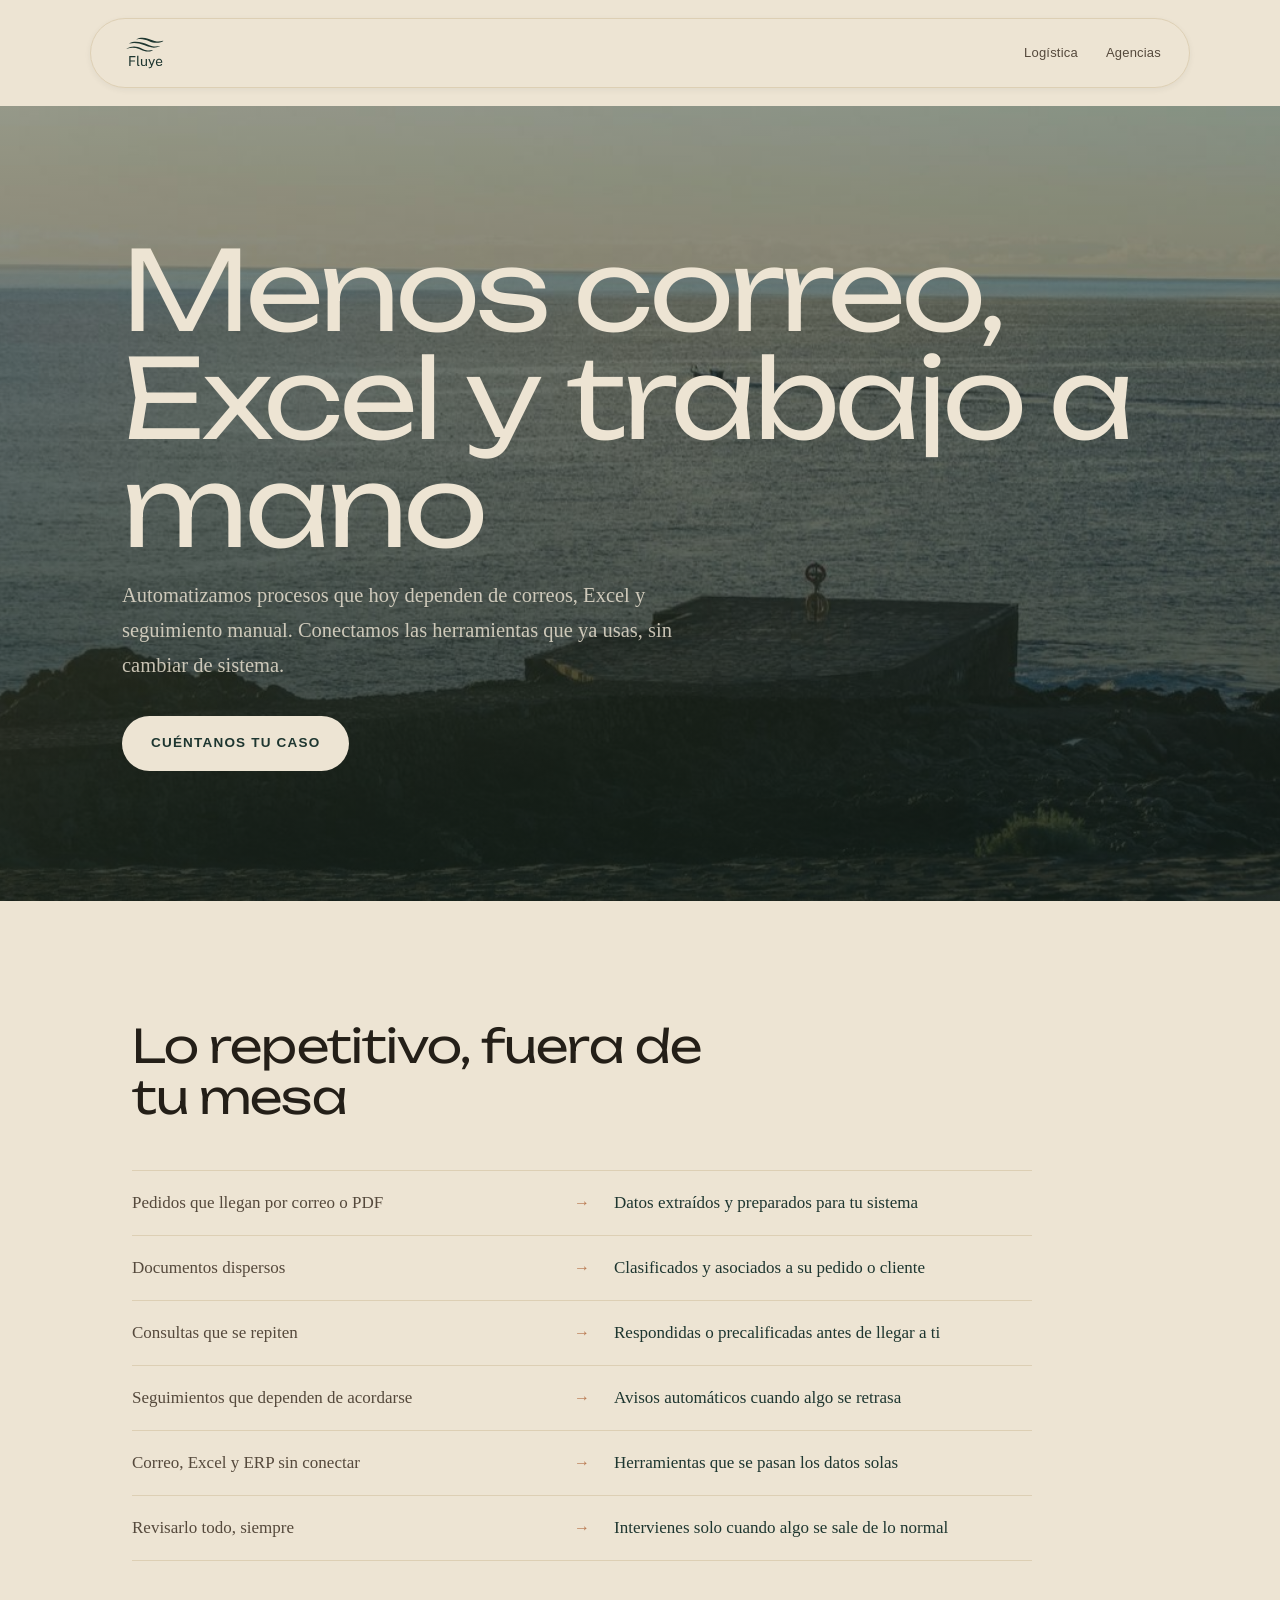
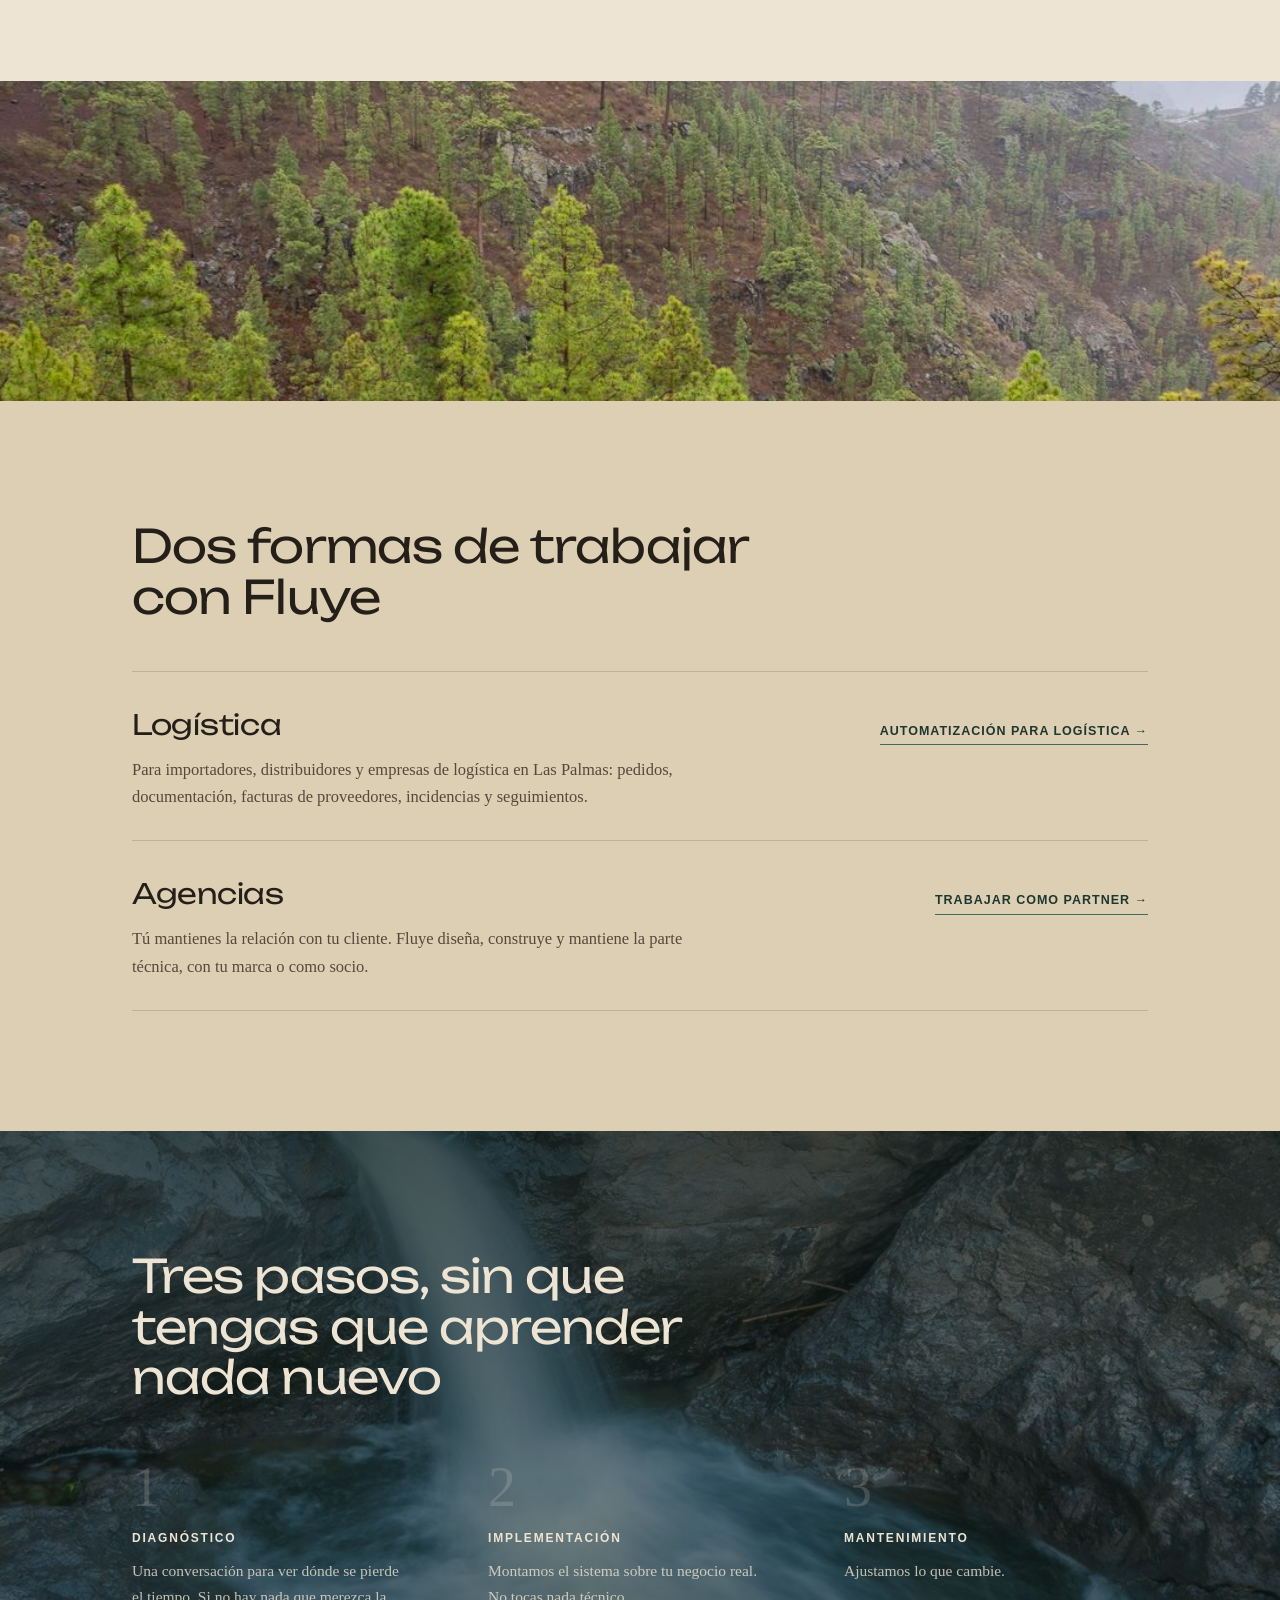
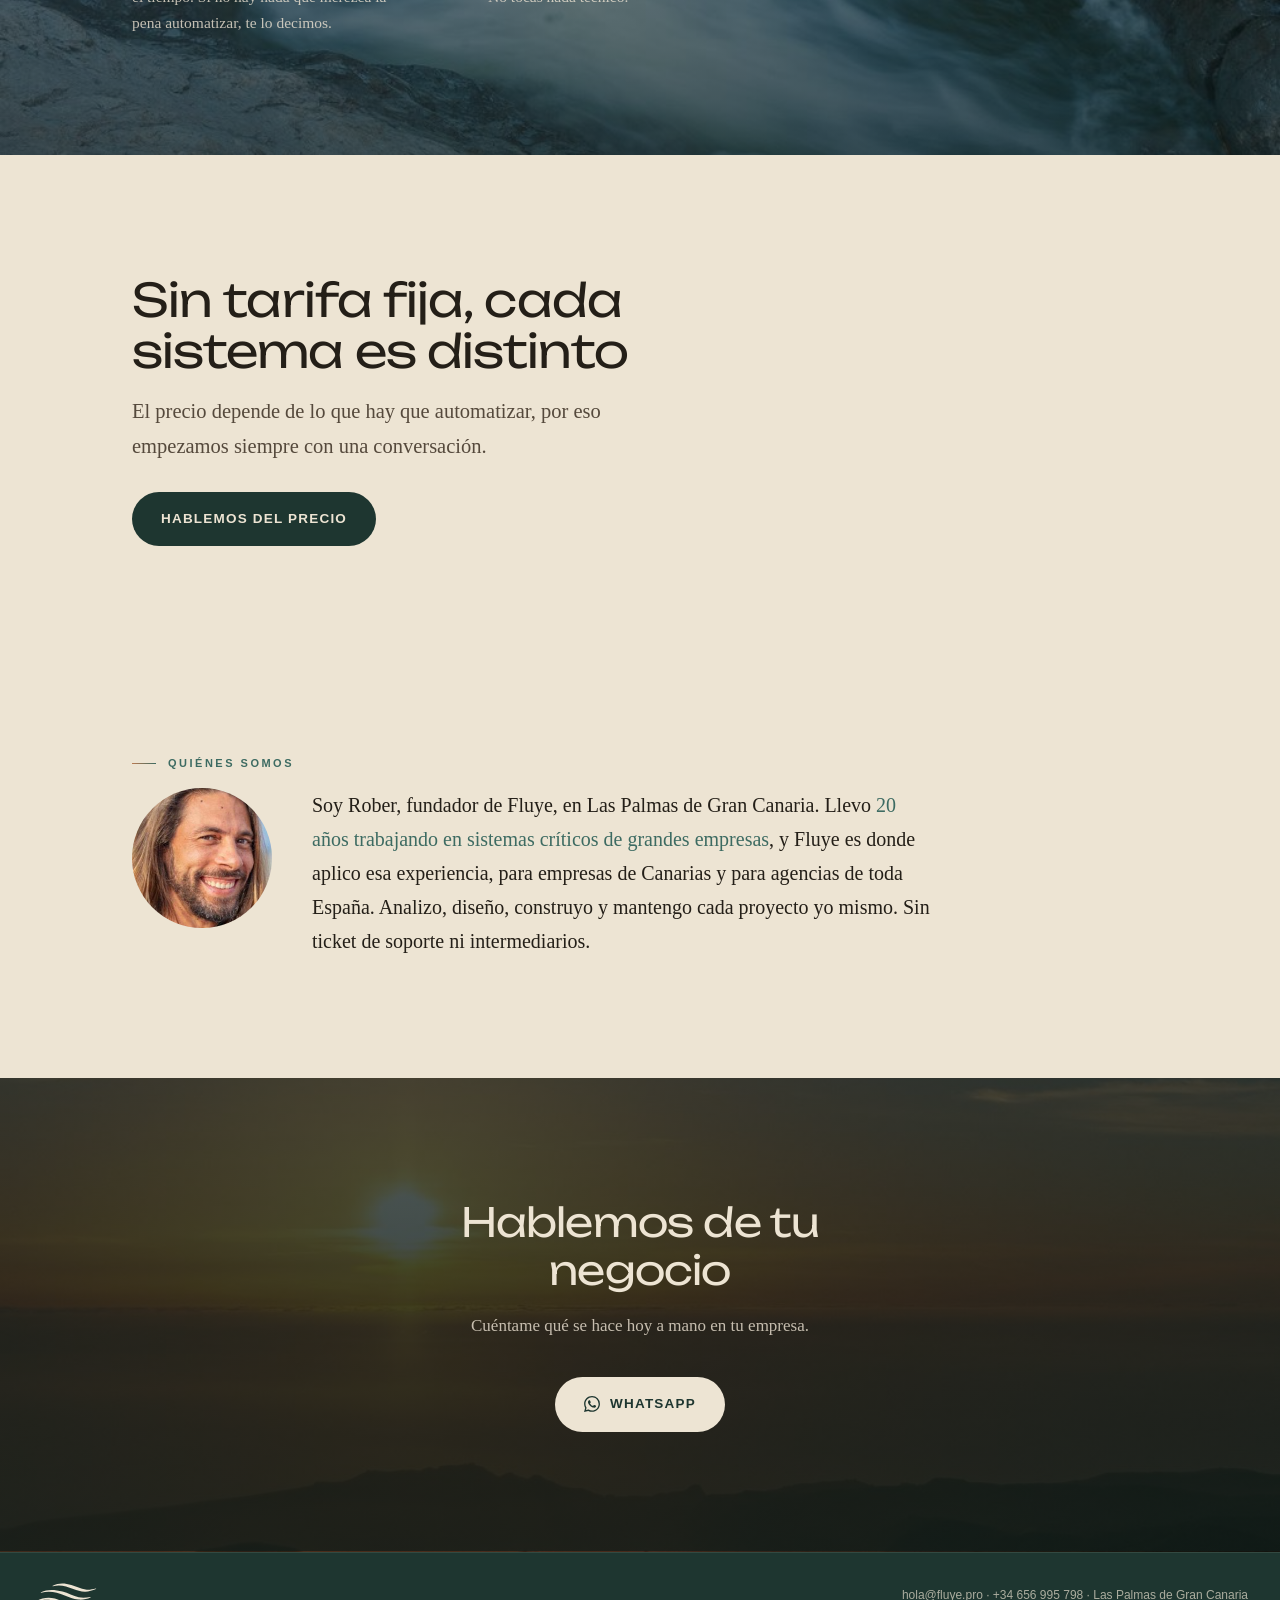
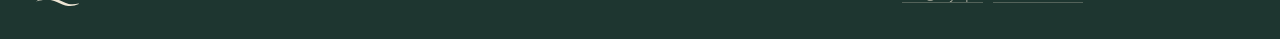
==== index.html @ f7f22556 "Portada: quién soy igual que en agencias; /turismo/ con noindex Co-Authored-By: Claude Opus 5.5 <nor" ====
<!DOCTYPE html>
<html lang="es">
<head>
<meta charset="UTF-8">
<meta name="viewport" content="width=device-width, initial-scale=1.0">
<title>Fluye · Automatización de procesos en Las Palmas de Gran Canaria</title>
<meta name="description" content="Fluye automatiza procesos que hoy dependen de correos, Excel y seguimiento manual: pedidos, documentos, consultas y seguimientos. Sin cambiar de sistema. Las Palmas de Gran Canaria.">
<link rel="canonical" href="https://fluye.pro/">
<meta property="og:type" content="website">
<meta property="og:locale" content="es_ES">
<meta property="og:site_name" content="Fluye">
<meta property="og:title" content="Fluye · Automatización de procesos en Las Palmas de Gran Canaria">
<meta property="og:description" content="Fluye automatiza procesos que hoy dependen de correos, Excel y seguimiento manual: pedidos, documentos, consultas y seguimientos. Sin cambiar de sistema. Las Palmas de Gran Canaria.">
<meta property="og:url" content="https://fluye.pro/">
<meta property="og:image" content="https://fluye.pro/assets/fluye_og_1200x630.jpg">
<meta name="twitter:card" content="summary_large_image">
<meta name="twitter:title" content="Fluye · Automatización de procesos en Las Palmas de Gran Canaria">
<meta name="twitter:description" content="Fluye automatiza procesos que hoy dependen de correos, Excel y seguimiento manual: pedidos, documentos, consultas y seguimientos. Sin cambiar de sistema. Las Palmas de Gran Canaria.">
<meta name="twitter:image" content="https://fluye.pro/assets/fluye_og_1200x630.jpg">
<script type="application/ld+json">
{
  "@context": "https://schema.org",
  "@graph": [
    {
      "@type": "ProfessionalService",
      "@id": "https://fluye.pro/#fluye",
      "name": "Fluye",
      "url": "https://fluye.pro/",
      "email": "hola@fluye.pro",
      "telephone": "+34656995798",
      "address": {
        "@type": "PostalAddress",
        "addressLocality": "Las Palmas de Gran Canaria",
        "addressRegion": "Las Palmas",
        "addressCountry": "ES"
      },
      "areaServed": [
        { "@type": "City", "name": "Las Palmas de Gran Canaria" },
        { "@type": "Country", "name": "España" }
      ],
      "founder": {
        "@type": "Person",
        "name": "Rober",
        "jobTitle": "Fundador"
      },
      "description": "Fluye automatiza procesos que dependen de correos, Excel y seguimiento manual: pedidos, documentos, consultas y seguimientos. Se dirige a empresas de logística, importadores y distribuidores en Las Palmas de Gran Canaria y a agencias digitales de toda España, como socio técnico."
    },
    {
      "@type": "WebPage",
      "@id": "https://fluye.pro/#pagina",
      "url": "https://fluye.pro/",
      "name": "Fluye · Automatización de procesos en Las Palmas de Gran Canaria",
      "description": "Fluye automatiza procesos que hoy dependen de correos, Excel y seguimiento manual: pedidos, documentos, consultas y seguimientos. Sin cambiar de sistema. Las Palmas de Gran Canaria.",
      "isPartOf": {
        "@id": "https://fluye.pro/#fluye"
      },
      "inLanguage": "es"
    }
  ]
}
</script>
<link rel="icon" type="image/svg+xml" href="[data-uri]">
<link rel="preload" href="/assets/fonts/unbounded_latin.woff2" as="font" type="font/woff2" crossorigin>
<link rel="stylesheet" href="/assets/fluye.css">
</head>
<body>

<noscript><style>.reveal { opacity: 1; transform: none; } h2.titular .palabra, .hero h1 .palabra { opacity: 1; transform: none; }</style></noscript>

<a href="#contenido" class="skip-link">Saltar al contenido</a>

<!-- ── NAV ── -->
<nav aria-label="Principal">
  <div class="nav-pill">
    <a class="nav-logo" href="/" aria-label="Fluye, inicio">
      <svg viewBox="0 0 203 189" role="img" aria-label="Fluye">
        <g fill="currentColor">
          <path d="M44.56514,141.70276v-36.04199h22.45752l-.0249,4.03809h-17.69678v11.91406h15.90234v3.98828h-15.90234v16.10156h-4.73584Z"/>
          <path d="M79.73409,142.02697c-1.39551,0-2.52148-.19141-3.37695-.57324-.85645-.38184-1.5127-.89746-1.96924-1.5459-.45752-.64746-.76904-1.3916-.93457-2.23047-.1665-.83887-.24951-1.70703-.24951-2.60449v-30.40918h4.56152v29.95996c0,1.29688.25293,2.26855.76025,2.91699.50635.64746,1.2168,1.00488,2.13086,1.07129l1.396.02539v2.99023c-.38281.11621-.78125.21191-1.19678.28711s-.78906.1123-1.12158.1123Z"/>
          <path d="M96.98262,142.2008c-1.34619-.0166-2.61328-.21094-3.80127-.58496s-2.23926-.92676-3.15283-1.6582c-.91406-.73047-1.63281-1.64062-2.15625-2.72852-.52344-1.08887-.78516-2.35547-.78516-3.80176v-17.49707h4.61133v17.02344c0,1.67871.51904,3.04102,1.55762,4.08789s2.60498,1.57031,4.69873,1.57031c1.89404,0,3.41846-.49414,4.57373-1.4834,1.1543-.98828,1.73242-2.46289,1.73242-4.42383v-16.77441h4.58594v25.77246h-3.66406l-.47363-4.93555c-.31543,1.29688-.85156,2.34375-1.60742,3.14062-.75635.79785-1.66211,1.38379-2.7168,1.75781-1.05566.37402-2.18945.55176-3.40234.53516Z"/>
          <path d="M119.01583,149.92834c-1.5127,0-2.83301-.2168-3.96289-.64844v-2.99121l2.6416.0498c.94727.0332,1.73633-.0332,2.36816-.19922.63086-.16602,1.1377-.39062,1.52051-.67285.38184-.2832.67676-.59863.88477-.94727s.37793-.68164.51074-.99707l.89746-2.44238-10.06934-25.14941h4.66016l7.60254,19.88965,7.55273-19.88965h4.51074l-10.8418,27.7168c-.68164,1.62793-1.43359,2.89941-2.25586,3.81348-.82227.91309-1.73633,1.55371-2.74219,1.91895-1.00488.36523-2.09766.54883-3.27734.54883Z"/>
          <path d="M153.51192,142.2008c-2.39258,0-4.50391-.52344-6.33105-1.57031-1.82812-1.0459-3.25684-2.5498-4.28711-4.51074s-1.5459-4.3125-1.5459-7.05371c0-2.70898.46582-5.08496,1.39648-7.12891.92969-2.04395,2.28027-3.63867,4.0498-4.78516,1.76953-1.14746,3.90137-1.7207,6.39355-1.7207,2.42578,0,4.47754.52344,6.15625,1.57031s2.9541,2.52246,3.82617,4.4248,1.30859,4.1582,1.30859,6.7666v1.69531h-18.46973c0,1.62891.27051,3.10352.81055,4.42383.53906,1.32129,1.3584,2.37207,2.45508,3.15332s2.4834,1.17188,4.16211,1.17188c1.64551,0,3.06152-.38281,4.25-1.14648,1.1875-.76465,1.94824-1.87012,2.28027-3.31543h4.33691c-.29883,1.74512-.99316,3.21484-2.08105,4.41211-1.08789,1.19629-2.39258,2.09766-3.91309,2.7041s-3.12012.90918-4.79785.90918ZM146.03438,126.77307h14.00781c0-1.47949-.24902-2.8125-.74805-4.00098-.49805-1.1875-1.25879-2.12695-2.28027-2.81641-1.02246-.68945-2.30566-1.03418-3.85156-1.03418-1.61133,0-2.94922.38574-4.0127,1.1582-1.06348.77344-1.85254,1.76172-2.36816,2.9668-.51465,1.20508-.76367,2.44629-.74707,3.72656Z"/>
        </g>
        <g fill="currentColor">
          <path d="M35.77618,78.96692c15.30048-4.44653,29.79765-4.904,44.59571,1.39702,8.20226,3.40305,16.47227,7.95931,25.64886,8.89701,7.79786.89081,16.25961-.95713,23.23948-4.24321.60704-.28579.30121-1.20825-.35639-1.07513-7.12919,1.44317-15.08687,2.20258-22.1456.64002-10.25359-2.05249-20.0007-9.15128-30.71795-12.03399-14.15573-3.75829-27.98434-1.83209-40.64226,5.39332,0,0-.59244.31766-.401.75522.21359.48821.77916.26974.77916.26974Z"/>
          <path d="M45.52242,59.90968c18.04774-4.83083,35.12309-1.23721,52.50806,5.86421,9.63674,3.83681,19.34563,7.9548,30.14607,9.06051,9.17711,1.04398,19.15415-.94892,27.39561-4.54936.71675-.31313.36271-1.33972-.41259-1.19649-8.4051,1.55272-17.78134,2.34029-26.08359.55547-12.06137-2.35131-23.49293-9.30329-36.09483-12.57986-16.64538-4.27307-32.94312-6.23089-47.89727,1.70458,0,0-.69977.34863-.47723.83591.2483.54368.91578.30502.91578.30502Z"/>
          <path d="M71.66885,45.30294c15.71814-4.44653,30.25268-.08771,45.45468,6.2133,8.42616,3.40305,17.22349,5.88168,26.63524,5.74116,8.05919-.12032,16.77557-2.61758,23.94597-5.90366.62361-.28579.30944-1.20825-.36612-1.07513-7.3238,1.44317-15.57082,3.86303-22.82223,2.30046-10.53348-2.05249-20.67992-6.63661-31.74858-10.07317-13.80895-4.28736-28.48398-5.45334-41.48743,1.77206,0,0-.60861.31766-.41195.75522.21942.48821.80042.26974.80042.26974Z"/>
        </g>
      </svg>
    </a>
    <div class="nav-links">
      <a href="/logistica/">Logística</a>
      <a href="/agencias/">Agencias</a>
    </div>
  </div>
</nav>

<!-- ── HERO ── -->
<header class="hero ">
  <div class="wrap hero-grid">
    <h1>Menos correo, Excel y trabajo a mano</h1>
    <p class="lead on-dark">Automatizamos procesos que hoy dependen de correos, Excel y seguimiento manual. Conectamos las herramientas que ya usas, sin cambiar de sistema.</p>
    <div class="hero-botones">
      <a href="#contacto" class="btn btn-sobre-oscuro">Cuéntanos tu caso</a>
    </div>
  </div>
</header>

<main id="contenido">

<!-- ── QUÉ AUTOMATIZAMOS ── -->
<section class="seccion seccion-clara" id="que-automatizamos">
  <div class="wrap reveal">
    <h2 class="titular">Lo repetitivo, fuera de tu mesa</h2>
    <div class="antes-despues">
      <div class="ad-fila"><span class="ad-antes">Pedidos que llegan por correo o PDF</span><span class="ad-flecha" aria-hidden="true">&rarr;</span><span class="ad-despues">Datos extraídos y preparados para tu sistema</span></div>
      <div class="ad-fila"><span class="ad-antes">Documentos dispersos</span><span class="ad-flecha" aria-hidden="true">&rarr;</span><span class="ad-despues">Clasificados y asociados a su pedido o cliente</span></div>
      <div class="ad-fila"><span class="ad-antes">Consultas que se repiten</span><span class="ad-flecha" aria-hidden="true">&rarr;</span><span class="ad-despues">Respondidas o precalificadas antes de llegar a ti</span></div>
      <div class="ad-fila"><span class="ad-antes">Seguimientos que dependen de acordarse</span><span class="ad-flecha" aria-hidden="true">&rarr;</span><span class="ad-despues">Avisos automáticos cuando algo se retrasa</span></div>
      <div class="ad-fila"><span class="ad-antes">Correo, Excel y ERP sin conectar</span><span class="ad-flecha" aria-hidden="true">&rarr;</span><span class="ad-despues">Herramientas que se pasan los datos solas</span></div>
      <div class="ad-fila"><span class="ad-antes">Revisarlo todo, siempre</span><span class="ad-flecha" aria-hidden="true">&rarr;</span><span class="ad-despues">Intervienes solo cuando algo se sale de lo normal</span></div>
    </div>
  </div>
</section>

<!-- ── FRANJA FOTOGRÁFICA ── -->
<div class="franja-foto" role="presentation"></div>

<!-- ── DOS CAMINOS ── -->
<section class="seccion seccion-elevada" id="caminos">
  <div class="wrap reveal">
    <h2 class="titular">Dos formas de trabajar con Fluye</h2>
    <div class="caminos">
      <div class="camino">
        <div>
          <h3>Logística</h3>
          <p>Para importadores, distribuidores y empresas de logística en Las Palmas: pedidos, documentación, facturas de proveedores, incidencias y seguimientos.</p>
        </div>
        <a class="camino-enlace" href="/logistica/">Automatización para logística &rarr;</a>
      </div>
      <div class="camino">
        <div>
          <h3>Agencias</h3>
          <p>Tú mantienes la relación con tu cliente. Fluye diseña, construye y mantiene la parte técnica, con tu marca o como socio.</p>
        </div>
        <a class="camino-enlace" href="/agencias/">Trabajar como partner &rarr;</a>
      </div>
    </div>
  </div>
</section>

<!-- ── CÓMO TRABAJAMOS ── -->
<section class="seccion seccion-oscura fondo-cascada" id="como-trabajamos">
  <div class="wrap reveal">
    <h2 class="titular on-dark">Tres pasos, sin que tengas que aprender nada nuevo</h2>
    <div class="pasos-grid">
      <div class="paso">
        <div class="paso-numero">1</div>
        <h3>Diagnóstico</h3>
        <p>Una conversación para ver dónde se pierde el tiempo. Si no hay nada que merezca la pena automatizar, te lo decimos.</p>
      </div>
      <div class="paso">
        <div class="paso-numero">2</div>
        <h3>Implementación</h3>
        <p>Montamos el sistema sobre tu negocio real. No tocas nada técnico.</p>
      </div>
      <div class="paso">
        <div class="paso-numero">3</div>
        <h3>Mantenimiento</h3>
        <p>Ajustamos lo que cambie.</p>
      </div>
    </div>
  </div>
</section>

<!-- ── PRECIOS ── -->
<section class="seccion-cerrada seccion-clara" id="precios">
  <div class="wrap reveal">
    <h2 class="titular">Sin tarifa fija, cada sistema es distinto</h2>
    <p class="lead">El precio depende de lo que hay que automatizar, por eso empezamos siempre con una conversación.</p>
    <div class="hero-botones" style="margin-top: 28px;">
      <a href="https://wa.me/34656995798?text=Hola%2C%20quiero%20saber%20el%20precio" class="btn btn-primario">Hablemos del precio</a>
    </div>
  </div>
</section>

<!-- ── QUIÉNES SOMOS ── -->
<section class="seccion seccion-clara">
  <div class="wrap reveal">
    <h2 class="eyebrow">Quiénes somos</h2>
    <div class="quienes-grid">
      <img class="quienes-foto" src="/assets/rober_fundador.jpg" alt="Rober, fundador de Fluye" width="140" height="140" loading="lazy">
      <div>
        <p class="quienes-texto">Soy Rober, fundador de Fluye, en Las Palmas de Gran Canaria. Llevo <strong>20 años trabajando en sistemas críticos de grandes empresas</strong>, y Fluye es donde aplico esa experiencia, para empresas de Canarias y para agencias de toda España. Analizo, diseño, construyo y mantengo cada proyecto yo mismo. Sin ticket de soporte ni intermediarios.</p>
      </div>
    </div>
  </div>
</section>

<!-- ── CTA FINAL ── -->
<section class="seccion seccion-oscura cta-final" id="contacto">
  <div class="wrap cta-final-inner reveal">
    <h2>Hablemos de tu negocio</h2>
    <p>Cuéntame qué se hace hoy a mano en tu empresa.</p>
    <div class="cta-botones">
      <a href="https://wa.me/34656995798?text=Hola%2C%20me%20interesa%20saber%20m%C3%A1s%20sobre%20Fluye" class="btn btn-sobre-oscuro">
        <svg width="16" height="16" viewBox="0 0 24 24" fill="currentColor"><path d="M17.472 14.382c-.297-.149-1.758-.867-2.03-.967-.273-.099-.471-.148-.67.15-.197.297-.767.966-.94 1.164-.173.199-.347.223-.644.075-.297-.15-1.255-.463-2.39-1.475-.883-.788-1.48-1.761-1.653-2.059-.173-.297-.018-.458.13-.606.134-.133.298-.347.446-.52.149-.174.198-.298.298-.497.099-.198.05-.371-.025-.52-.075-.149-.669-1.612-.916-2.207-.242-.579-.487-.5-.669-.51-.173-.008-.371-.01-.57-.01-.198 0-.52.074-.792.372-.272.297-1.04 1.016-1.04 2.479 0 1.462 1.065 2.875 1.213 3.074.149.198 2.096 3.2 5.077 4.487.709.306 1.262.489 1.694.625.712.227 1.36.195 1.871.118.571-.085 1.758-.719 2.006-1.413.248-.694.248-1.289.173-1.413-.074-.124-.272-.198-.57-.347m-5.421 7.403h-.004a9.87 9.87 0 01-5.031-1.378l-.361-.214-3.741.982.998-3.648-.235-.374a9.86 9.86 0 01-1.51-5.26c.001-5.45 4.436-9.884 9.888-9.884 2.64 0 5.122 1.03 6.988 2.898a9.825 9.825 0 012.893 6.994c-.003 5.45-4.437 9.884-9.885 9.884m8.413-18.297A11.815 11.815 0 0012.05 0C5.495 0 .16 5.335.157 11.892c0 2.096.547 4.142 1.588 5.945L.057 24l6.305-1.654a11.882 11.882 0 005.683 1.448h.005c6.554 0 11.89-5.335 11.893-11.893a11.821 11.821 0 00-3.48-8.413Z"/></svg>
        WhatsApp
      </a>
    </div>
  </div>
</section>

</main>

<!-- ── FOOTER ── -->
<footer>
  <div class="footer-marca">
    <div class="footer-logo">
      <svg viewBox="25 38 150 58" role="img" aria-label="Fluye">
        <g fill="currentColor">
          <path d="M35.77618,78.96692c15.30048-4.44653,29.79765-4.904,44.59571,1.39702,8.20226,3.40305,16.47227,7.95931,25.64886,8.89701,7.79786.89081,16.25961-.95713,23.23948-4.24321.60704-.28579.30121-1.20825-.35639-1.07513-7.12919,1.44317-15.08687,2.20258-22.1456.64002-10.25359-2.05249-20.0007-9.15128-30.71795-12.03399-14.15573-3.75829-27.98434-1.83209-40.64226,5.39332,0,0-.59244.31766-.401.75522.21359.48821.77916.26974.77916.26974Z"/>
          <path d="M45.52242,59.90968c18.04774-4.83083,35.12309-1.23721,52.50806,5.86421,9.63674,3.83681,19.34563,7.9548,30.14607,9.06051,9.17711,1.04398,19.15415-.94892,27.39561-4.54936.71675-.31313.36271-1.33972-.41259-1.19649-8.4051,1.55272-17.78134,2.34029-26.08359.55547-12.06137-2.35131-23.49293-9.30329-36.09483-12.57986-16.64538-4.27307-32.94312-6.23089-47.89727,1.70458,0,0-.69977.34863-.47723.83591.2483.54368.91578.30502.91578.30502Z"/>
          <path d="M71.66885,45.30294c15.71814-4.44653,30.25268-.08771,45.45468,6.2133,8.42616,3.40305,17.22349,5.88168,26.63524,5.74116,8.05919-.12032,16.77557-2.61758,23.94597-5.90366.62361-.28579.30944-1.20825-.36612-1.07513-7.3238,1.44317-15.57082,3.86303-22.82223,2.30046-10.53348-2.05249-20.67992-6.63661-31.74858-10.07317-13.80895-4.28736-28.48398-5.45334-41.48743,1.77206,0,0-.60861.31766-.41195.75522.21942.48821.80042.26974.80042.26974Z"/>
        </g>
      </svg>
    </div>
  </div>
  <div class="footer-texto">
    <div><a href="mailto:hola@fluye.pro">hola@fluye.pro</a> · <a href="https://wa.me/34656995798?text=Hola%2C%20me%20interesa%20saber%20m%C3%A1s%20sobre%20Fluye">+34 656 995 798</a> · Las Palmas de Gran Canaria</div>
  </div>
</footer>

<script src="/assets/fluye.js"></script>
</body>
</html>
---- assets/fluye.css ----
/* Unbounded servida desde el propio sitio (7 nov 2026): sin peticiones a
   Google Fonts. Fuente variable; licencia en assets/fonts/OFL.txt. */
@font-face {
  font-family: 'Unbounded';
  font-style: normal;
  font-weight: 300 350;
  font-display: swap;
  src: url(/assets/fonts/unbounded_latin.woff2) format('woff2');
  unicode-range: U+0000-00FF, U+0131, U+0152-0153, U+02BB-02BC, U+02C6, U+02DA, U+02DC, U+0304, U+0308, U+0329, U+2000-206F, U+20AC, U+2122, U+2191, U+2193, U+2212, U+2215, U+FEFF, U+FFFD;
}
@font-face {
  font-family: 'Unbounded';
  font-style: normal;
  font-weight: 300 350;
  font-display: swap;
  src: url(/assets/fonts/unbounded_latin_ext.woff2) format('woff2');
  unicode-range: U+0100-02BA, U+02BD-02C5, U+02C7-02CC, U+02CE-02D7, U+02DD-02FF, U+0304, U+0308, U+0329, U+1D00-1DBF, U+1E00-1E9F, U+1EF2-1EFF, U+2020, U+20A0-20AB, U+20AD-20C4, U+2113, U+2C60-2C7F, U+A720-A7FF;
}

* { margin: 0; padding: 0; box-sizing: border-box; }

:root {
  --verde: #3D6B62;
  --verde-oscuro: #1E3630;
  --verde-suave: #6B9186;
  --verde-tenue: #E6EDE8;
  --crema: #EDE4D3;
  --crema-oscuro: #DDCFB4;
  --blanco: #FFFFFF;
  --texto: #241F18;
  --texto-suave: #55493C;
  --sol: #B97A52;
  --sombra: 0 2px 6px rgba(30,54,48,0.06);
  --sombra-alta: 0 14px 32px rgba(30,54,48,0.14);
  --serif: 'Iowan Old Style', 'Palatino Linotype', Palatino, Georgia, 'Times New Roman', serif;
  --sans: -apple-system, 'Segoe UI', Roboto, 'Helvetica Neue', Arial, sans-serif;
  --display: 'Unbounded', var(--sans);
  --radio: 10px;
}

html { scroll-behavior: smooth; }

body {
  font-family: var(--serif);
  background: var(--crema);
  color: var(--texto);
  line-height: 1.65;
  -webkit-font-smoothing: antialiased;
}

img, svg { display: block; max-width: 100%; }
a { color: inherit; }

.visually-hidden {
  position: absolute;
  width: 1px; height: 1px;
  overflow: hidden;
  clip: rect(0 0 0 0);
  white-space: nowrap;
}

.skip-link {
  position: absolute;
  top: -48px;
  left: 12px;
  background: var(--verde-oscuro);
  color: var(--crema);
  font-family: var(--sans);
  font-size: 13px;
  padding: 10px 16px;
  border-radius: 8px;
  z-index: 999;
  transition: top 0.2s;
}
.skip-link:focus { top: 12px; }

:focus-visible {
  outline: 2px solid var(--verde-suave);
  outline-offset: 3px;
}

@media (prefers-reduced-motion: reduce) {
  html { scroll-behavior: auto; }
  * { animation-duration: 0.001ms !important; animation-iteration-count: 1 !important; transition-duration: 0.001ms !important; }
}

/* ── REVELADO AL SCROLL ── */
.reveal {
  opacity: 0;
  transform: translateY(18px);
  transition: opacity 0.5s cubic-bezier(0.22, 1, 0.36, 1), transform 0.5s cubic-bezier(0.22, 1, 0.36, 1);
}
.reveal.visible { opacity: 1; transform: translateY(0); }

/* ── UTIL ── */
.eyebrow {
  display: flex;
  align-items: center;
  gap: 12px;
  font-family: var(--sans);
  font-size: 11px;
  font-weight: 700;
  text-transform: uppercase;
  letter-spacing: 2.5px;
  color: var(--verde);
  margin-bottom: 16px;
}
.eyebrow::before {
  content: '';
  display: block;
  width: 24px;
  height: 1.5px;
  flex-shrink: 0;
  background: linear-gradient(90deg, var(--sol), var(--verde));
}
.eyebrow.on-dark { color: rgba(237,228,211,0.72); }
.eyebrow.on-dark::before { background: linear-gradient(90deg, var(--sol), var(--crema)); opacity: 0.85; }

.wrap {
  max-width: 1080px;
  margin: 0 auto;
  padding: 0 32px;
}

h1, h2, h3 { font-weight: normal; }

h2.titular {
  font-family: var(--display);
  font-weight: 350;
  font-size: clamp(30px, 4vw, 46px);
  line-height: 1.1;
  letter-spacing: -0.02em;
  color: var(--texto);
  max-width: 620px;
}
h2.titular.on-dark { color: var(--crema); }

/* ── ANIMACIÓN DE TEXTO AL HACER SCROLL ── */
/* Los h2.titular se dividen en palabras (ver script al final del body) que se
   revelan con stagger cuando la sección entra en viewport — eco del efecto de
   Anima ("We are your pa..." apareciendo progresivamente). Reutiliza el mismo
   IntersectionObserver que ya movía .reveal, no es un sistema aparte.
   Decisión 12 ago 2026. */
h2.titular .palabra,
.hero h1 .palabra {
  display: inline-block;
  opacity: 0;
  transform: translateY(20px);
  transition: opacity 0.75s cubic-bezier(0.22, 1, 0.36, 1), transform 0.75s cubic-bezier(0.22, 1, 0.36, 1);
}
h2.titular.visible .palabra,
.hero h1.visible .palabra {
  opacity: 1;
  transform: translateY(0);
}

.lead {
  font-family: var(--serif);
  font-size: clamp(18px, 1.7vw, 20.5px);
  color: var(--texto-suave);
  line-height: 1.7;
  max-width: 560px;
  margin-top: 18px;
}
.lead.on-dark { color: rgba(237,228,211,0.82); }

/* ── BOTONES ── */
.btn {
  display: inline-flex;
  align-items: center;
  gap: 10px;
  font-family: var(--sans);
  font-size: 13.5px;
  font-weight: 700;
  text-transform: uppercase;
  letter-spacing: 1.2px;
  padding: 15px 28px;
  border-radius: 999px;
  text-decoration: none;
  border: 1px solid transparent;
  transition: background 0.15s ease, border-color 0.15s ease;
  cursor: pointer;
  white-space: nowrap;
}

.btn-primario {
  background: var(--verde-oscuro);
  color: var(--crema);
}
.btn-primario:hover { background: var(--verde); }

.btn-sobre-oscuro {
  background: var(--crema);
  color: var(--verde-oscuro);
}
.btn-sobre-oscuro:hover { background: #ffffff; }

.btn-fantasma {
  background: transparent;
  color: var(--verde-oscuro);
  border-color: var(--crema-oscuro);
}
.btn-fantasma:hover { border-color: var(--verde); background: var(--verde-tenue); }

.btn-fantasma.on-dark {
  color: var(--crema);
  border-color: rgba(237,228,211,0.3);
}
.btn-fantasma.on-dark:hover { border-color: var(--crema); background: rgba(237,228,211,0.08); }

/* ── NAV ── */
nav {
  position: sticky;
  top: 0;
  z-index: 100;
  padding: 18px 24px;
}

.nav-pill {
  max-width: 1100px;
  margin: 0 auto;
  background: var(--crema);
  border: 1px solid var(--crema-oscuro);
  border-radius: 999px;
  box-shadow: var(--sombra);
  padding: 8px 10px 8px 26px;
  display: flex;
  align-items: center;
  justify-content: space-between;
  gap: 24px;
}

.nav-logo svg { height: 52px; width: auto; color: var(--verde-oscuro); }

.nav-links {
  display: flex;
  align-items: center;
  gap: 28px;
  font-family: var(--sans);
  font-size: 13px;
  letter-spacing: 0.2px;
}
.nav-links a {
  text-decoration: none;
  color: var(--texto-suave);
  transition: color 0.15s ease;
}
.nav-links a:hover { color: var(--verde-oscuro); }


/* ── HERO ── */
/* Foto real de Rober: mar en calma, Orquilla (El Hierro). Origen: 05_fluye/brand/img/orchilla.jpg */
.hero {
  background: url('hero_orchilla.jpg');
  background-size: cover;
  background-position: center 40%;
  /* Llena la pantalla restante bajo el nav (que mide ~105px en escritorio
     tras pasar a píldora flotante el 12 ago con logo más grande; ver el
     ajuste equivalente para el nav más bajo de móvil más abajo), centrado
     verticalmente para que se vea foto arriba y abajo del texto. */
  min-height: calc(100vh - 105px);
  min-height: calc(100svh - 105px);
  display: flex;
  align-items: center;
  padding: 48px 0;
  position: relative;
  overflow: hidden;
}

.hero::after {
  content: '';
  position: absolute;
  inset: 0;
  background: linear-gradient(0deg, rgba(15,28,25,0.82) 0%, rgba(15,28,25,0.58) 55%, rgba(15,28,25,0.42) 100%);
  pointer-events: none;
}

.hero-grid {
  position: relative;
  z-index: 1;
  max-width: 1100px;
}

.hero h1 {
  font-family: var(--display);
  font-weight: 350;
  font-size: clamp(44px, 8.6vw, 122px);
  line-height: 0.98;
  letter-spacing: -0.03em;
  color: var(--crema);
  max-width: 100%;
}

.hero .lead {
  max-width: 620px;
}

/* Pantallas muy bajas (ventana pequeña, portátil en una franja estrecha):
   red de seguridad para que el texto nunca se apriete demasiado. */
@media (max-height: 560px) {
  .hero h1 { font-size: clamp(32px, 6vw, 56px); line-height: 1; }
  .hero .lead { font-size: 15px; margin-top: 10px; }
  .hero-botones { margin-top: 18px; }
}

.hero-botones {
  display: flex;
  gap: 14px;
  flex-wrap: wrap;
  margin-top: 34px;
}

/* ── ANTES / DESPUÉS (visual del hero) ── */
.bandeja {
  background: var(--crema);
  border-radius: 16px;
  box-shadow: var(--sombra-alta);
  max-width: 400px;
  margin: 0 auto;
  overflow: hidden;
}

.bandeja-panel { padding: 26px 28px; }

.bandeja-antes { border-bottom: 1px solid var(--crema-oscuro); }

.bandeja-momento {
  font-family: var(--sans);
  font-size: 10.5px;
  font-weight: 700;
  text-transform: uppercase;
  letter-spacing: 1.8px;
  color: var(--texto-suave);
  opacity: 0.7;
  margin-bottom: 10px;
}

.bandeja-cifra {
  font-family: var(--serif);
  font-size: 23px;
  line-height: 1.3;
  margin-bottom: 16px;
}
.bandeja-antes .bandeja-cifra { color: var(--texto-suave); }
.bandeja-despues .bandeja-cifra { color: var(--verde); }

.bandeja-lista {
  display: flex;
  flex-direction: column;
}

.bandeja-item {
  font-family: var(--sans);
  font-size: 13px;
  color: var(--texto-suave);
  line-height: 1.5;
  padding: 9px 0;
  border-top: 1px solid var(--crema-oscuro);
}
.bandeja-item:first-child { border-top: none; padding-top: 0; }

.bandeja-mas {
  font-family: var(--sans);
  font-size: 11.5px;
  color: var(--texto-suave);
  opacity: 0.55;
  padding-top: 8px;
}

.bandeja-despues .bandeja-item.resuelto { color: var(--verde); }
.bandeja-despues .bandeja-item.pendiente { color: var(--texto); font-weight: 700; }

/* ── SECCIONES ── */
.seccion { padding: 120px 0; }
.seccion-cerrada { padding: 120px 0 88px; }

.seccion-oscura { background: var(--verde-oscuro); }
.seccion-clara { background: var(--crema); }
.seccion-elevada { background: var(--crema-oscuro); }

/* ── PROBLEMA ── */
.problema-texto {
  font-family: var(--serif);
  font-size: clamp(20px, 2.2vw, 25px);
  line-height: 1.55;
  color: var(--texto);
  max-width: 720px;
}

/* ── PARA QUIÉN ── */
.para-quien {
  border-left: 3px solid var(--verde);
  padding: 8px 0 8px 28px;
}
.para-quien p:not(.eyebrow) {
  font-family: var(--serif);
  font-size: 20px;
  color: var(--texto);
  line-height: 1.6;
  max-width: 640px;
}

/* ── CÓMO TRABAJAMOS ── */
/* Foto real de Rober: cascada, Inagua (Gran Canaria). Origen: 05_fluye/brand/img/inagua_cascada.jpg.
   Mismo tratamiento que el hero (foto a sangre completa + overlay oscuro) para romper el tramo
   de secciones de solo texto — decisión 12 ago 2026 tras feedback de Rober de falta de dinamismo. */
.fondo-cascada {
  background: url('cascada_inagua.jpg');
  background-size: cover;
  background-position: center 65%;
  position: relative;
  overflow: hidden;
}
.fondo-cascada::before {
  content: '';
  position: absolute;
  inset: 0;
  background: linear-gradient(180deg, rgba(15,28,25,0.72) 0%, rgba(15,28,25,0.5) 55%, rgba(15,28,25,0.68) 100%);
  pointer-events: none;
}
.fondo-cascada .wrap { position: relative; z-index: 1; }

.pasos-grid {
  display: grid;
  grid-template-columns: repeat(3, 1fr);
  gap: 52px;
  margin-top: 56px;
}

.paso-numero {
  font-family: var(--serif);
  font-size: 56px;
  color: rgba(237,228,211,0.18);
  line-height: 1;
  margin-bottom: 14px;
}

.paso h3 {
  font-family: var(--sans);
  font-size: 12px;
  font-weight: 700;
  text-transform: uppercase;
  letter-spacing: 1.8px;
  color: var(--crema);
  margin-bottom: 10px;
}

.paso p {
  font-family: var(--serif);
  font-size: 15.5px;
  color: rgba(237,228,211,0.8);
  line-height: 1.65;
  max-width: 280px;
}

/* ── CASO CONCRETO: TURISMO ── */
/* Foto real: playa de Papagayo (Lanzarote) — panel lateral, no fondo a sangre completa,
   porque esta sección ya tiene bastante contenido (chips + 4 funciones) y ponerle overlay
   oscuro encima habría obligado a re-oscurecer cada elemento hijo. Decisión 12 ago 2026. */
.turismo-grid {
  display: grid;
  grid-template-columns: 1.15fr 0.85fr;
  gap: 56px;
  align-items: start;
}
.turismo-foto {
  background: url('playa_papagayo.jpg');
  background-size: cover;
  background-position: center;
  aspect-ratio: 4 / 5;
  border-radius: 20px;
  box-shadow: var(--sombra-alta);
}
.chips {
  display: flex;
  flex-wrap: wrap;
  gap: 8px;
  margin: 20px 0 8px;
}
.chip {
  font-family: var(--sans);
  font-size: 12px;
  color: var(--verde);
  border: 1px solid var(--crema-oscuro);
  border-radius: var(--radio);
  padding: 6px 13px;
}

.funciones-lista {
  display: grid;
  grid-template-columns: repeat(2, 1fr);
  gap: 36px 48px;
  margin-top: 44px;
}

.funcion-item { border-top: 1px solid var(--crema-oscuro); padding-top: 18px; }
.funcion-item svg { width: 20px; height: 20px; color: var(--verde); margin-bottom: 12px; }

.funcion-item h3 {
  font-family: var(--sans);
  font-size: 14.5px;
  font-weight: 700;
  color: var(--texto);
  margin-bottom: 6px;
}
.funcion-item p {
  font-family: var(--serif);
  font-size: 15px;
  color: var(--texto-suave);
  line-height: 1.6;
}

/* ── PRICING ── */
.piloto-bloque {
  background: var(--verde-oscuro);
  border-radius: var(--radio);
  padding: 30px 34px;
  margin-bottom: 28px;
  display: flex;
  align-items: center;
  justify-content: space-between;
  gap: 24px;
  flex-wrap: wrap;
}
.piloto-texto h3 {
  font-family: var(--sans);
  font-size: 11px;
  font-weight: 700;
  text-transform: uppercase;
  letter-spacing: 2px;
  color: rgba(237,228,211,0.6);
  margin-bottom: 10px;
}
.piloto-texto p {
  font-family: var(--serif);
  font-size: 16px;
  color: var(--crema);
  line-height: 1.6;
  max-width: 480px;
}
.piloto-precio {
  font-family: var(--sans);
  font-size: 15px;
  font-weight: 700;
  color: var(--crema);
  background: rgba(237,228,211,0.1);
  border: 1px solid rgba(237,228,211,0.22);
  border-radius: var(--radio);
  padding: 12px 22px;
  white-space: nowrap;
}

.pricing-grid {
  display: grid;
  grid-template-columns: repeat(3, 1fr);
  gap: 18px;
}

.tier {
  background: var(--blanco);
  border-radius: var(--radio);
  padding: 30px 26px;
  display: flex;
  flex-direction: column;
  gap: 8px;
  box-shadow: var(--sombra);
}

.tier.destacado {
  background: var(--verde-oscuro);
  position: relative;
}

.tier-badge {
  font-family: var(--sans);
  font-size: 9.5px;
  font-weight: 700;
  text-transform: uppercase;
  letter-spacing: 1.5px;
  color: var(--verde-oscuro);
  background: var(--crema);
  padding: 5px 11px;
  border-radius: 6px;
  display: inline-block;
  width: fit-content;
  margin-bottom: 4px;
}

.tier-nombre {
  font-family: var(--sans);
  font-size: 11px;
  font-weight: 700;
  text-transform: uppercase;
  letter-spacing: 2px;
  color: var(--verde);
}
.tier.destacado .tier-nombre { color: rgba(237,228,211,0.6); }

.tier-setup {
  font-family: var(--serif);
  font-size: 26px;
  color: var(--texto);
  margin-top: 6px;
  line-height: 1;
}
.tier.destacado .tier-setup { color: var(--crema); }

.tier-setup span {
  font-family: var(--sans);
  font-size: 12px;
  color: var(--texto-suave);
}
.tier.destacado .tier-setup span { color: rgba(237,228,211,0.68); }

.tier-mensual {
  font-family: var(--sans);
  font-size: 15px;
  font-weight: 700;
  color: var(--verde);
}
.tier.destacado .tier-mensual { color: var(--crema); }

.tier-para {
  font-family: var(--serif);
  font-size: 13.5px;
  color: var(--texto-suave);
  line-height: 1.55;
  margin-top: 10px;
  padding-top: 12px;
  border-top: 1px solid var(--crema-oscuro);
}
.tier.destacado .tier-para {
  color: rgba(237,228,211,0.72);
  border-top-color: rgba(237,228,211,0.16);
}

.nota-api {
  font-family: var(--sans);
  font-size: 13px;
  color: var(--texto-suave);
  line-height: 1.6;
  margin-top: 26px;
  padding: 16px 20px;
  background: var(--crema-oscuro);
  border-radius: var(--radio);
}

/* ── B2B ── */
.b2b-card {
  border-left: 3px solid var(--verde);
  padding: 8px 0 8px 28px;
}
.b2b-card p {
  font-family: var(--serif);
  font-size: 16.5px;
  color: var(--texto-suave);
  line-height: 1.75;
  max-width: 660px;
}
.b2b-card p + p { margin-top: 14px; }

/* Foto real: Timanfaya (Lanzarote). Mismo tratamiento que .fondo-cascada —
   sección corta (solo eyebrow + card), admite fondo a sangre completa sin
   tener que re-oscurecer media docena de elementos hijo. Decisión 12 ago 2026. */
.fondo-timanfaya {
  background: url('volcan_timanfaya.jpg');
  background-size: cover;
  background-position: center 60%;
  position: relative;
  overflow: hidden;
}
.fondo-timanfaya::before {
  content: '';
  position: absolute;
  inset: 0;
  background: linear-gradient(180deg, rgba(15,28,25,0.75) 0%, rgba(15,28,25,0.55) 55%, rgba(15,28,25,0.72) 100%);
  pointer-events: none;
}
.fondo-timanfaya .wrap { position: relative; z-index: 1; }
.fondo-timanfaya .b2b-card { border-left-color: var(--sol); }
.fondo-timanfaya .b2b-card p { color: rgba(237,228,211,0.88); }

/* ── QUIÉNES SOMOS ── */
.quienes-grid {
  display: grid;
  grid-template-columns: auto 1fr;
  gap: 40px;
  align-items: start;
}
.quienes-foto {
  width: 140px;
  height: 140px;
  border-radius: 50%;
  object-fit: cover;
  object-position: center 78%;
  flex-shrink: 0;
}
.quienes-texto {
  font-family: var(--serif);
  font-size: 20px;
  color: var(--texto);
  line-height: 1.7;
  max-width: 620px;
}
.quienes-texto strong { font-weight: normal; color: var(--verde); }
@media (max-width: 640px) {
  .quienes-grid { grid-template-columns: 1fr; }
  .quienes-foto { width: 110px; height: 110px; }
}

/* ── RESPIRO VISUAL: FOTO A SANGRE COMPLETA ── */
/* Foto real de Rober: pinar, Inagua (Gran Canaria). Origen: 05_fluye/brand/img/inagua_pinar.jpg.
   Banda a sangre completa sin texto, entre "El problema" y "Para quién" — separada a propósito
   de la sección "Cómo trabajamos" (que tiene su propia foto de fondo) para que no queden dos
   fotos pegadas. Decisión 12 ago 2026 tras feedback de Rober ("queda raro justo encima de la
   otra foto"); mismo recurso que se probó una vez con el_fronton_ola.jpg (aquella vez se retiró
   por la foto/posición en concreto, no por la técnica). */
.franja-foto {
  height: clamp(180px, 26vw, 320px);
  background: url('pinar_inagua.jpg');
  background-size: cover;
  background-position: center 55%;
}

/* ── CTA FINAL ── */
/* Atardecer en Garajonay (La Gomera): eco visual del hero, mismo mar/luz de Canarias */
.cta-final {
  background-image: linear-gradient(0deg, rgba(15,28,25,0.88) 0%, rgba(15,28,25,0.72) 100%), url('atardecer_garajonay.jpg');
  background-size: cover;
  background-position: center;
  text-align: center;
}
.cta-final-inner { max-width: 600px; margin: 0 auto; }

.cta-final h2 {
  font-family: var(--display);
  font-weight: 350;
  font-size: clamp(28px, 3.8vw, 40px);
  color: var(--crema);
  line-height: 1.2;
  letter-spacing: -0.02em;
  margin-bottom: 18px;
}

.cta-final p {
  font-family: var(--serif);
  font-size: 17px;
  color: rgba(237,228,211,0.8);
  line-height: 1.7;
  margin-bottom: 36px;
}

.cta-botones {
  display: flex;
  gap: 16px;
  justify-content: center;
  flex-wrap: wrap;
}

/* ── FOOTER ── */
footer {
  background: var(--verde-oscuro);
  border-top: 1px solid rgba(237,228,211,0.1);
  padding: 30px 32px;
  display: flex;
  align-items: center;
  justify-content: space-between;
  gap: 16px;
  flex-wrap: wrap;
}

.footer-marca { display: flex; align-items: center; gap: 12px; }
.footer-logo svg { height: 26px; width: auto; color: var(--crema); }
.footer-marca span {
  font-family: var(--sans);
  font-size: 12.5px;
  color: rgba(237,228,211,0.68);
}

.footer-texto {
  font-family: var(--sans);
  font-size: 12px;
  color: rgba(237,228,211,0.68);
  text-align: right;
  line-height: 1.7;
}
.footer-texto a { text-decoration: none; border-bottom: 1px solid rgba(237,228,211,0.25); }
.footer-texto a:hover { border-color: rgba(237,228,211,0.6); }

.icono { fill: none; stroke: currentColor; stroke-width: 1.6; stroke-linecap: round; stroke-linejoin: round; }

/* ── RESPONSIVE ── */
@media (max-width: 900px) {
  .funciones-lista { grid-template-columns: 1fr; }
  .pasos-grid { grid-template-columns: 1fr; gap: 36px; }
  .pricing-grid { grid-template-columns: 1fr; }
  .turismo-grid { grid-template-columns: 1fr; }
  .turismo-foto { aspect-ratio: 16 / 10; order: -1; }
}

/* 1 oct 2026: sin botón CTA en el nav (duplicaba el del hero); los enlaces a
   las landings se ven también en móvil, más compactos. */
.nav-pill { padding-right: 28px; }
@media (max-width: 760px) {
  .nav-links { gap: 16px; font-size: 13px; }
}
@media (max-width: 400px) {
  .nav-pill { padding-right: 16px; gap: 12px; }
  .nav-links { gap: 12px; font-size: 12.5px; }
}

@media (max-width: 640px) {
  nav { padding: 14px 16px; }
  .nav-pill { padding: 6px 18px; }
  .nav-logo svg { height: 38px; }
  .wrap { padding: 0 20px; }
  .hero { padding: 40px 0; min-height: calc(100vh - 85px); min-height: calc(100svh - 85px); }
  .seccion, .seccion-cerrada { padding: 72px 0; }
  .piloto-bloque { flex-direction: column; align-items: flex-start; }
  footer { flex-direction: column; text-align: center; }
  .footer-texto { text-align: center; }
  .cta-botones { flex-direction: column; align-items: stretch; }
  .cta-botones .btn { justify-content: center; }
  .bandeja { max-width: 100%; }
}

/* ══ AÑADIDO 1 oct 2026: paso a varias páginas (portada abierta + /logistica/ /agencias/ /turismo/) ══ */

/* Hero por página: misma estructura, otra foto de Rober */
.hero-logistica { background-image: url('carretera_timanfaya.jpg'); background-position: center 70%; }
.hero-agencias { background-image: url('volcan_timanfaya.jpg'); background-position: center 60%; }
.hero-turismo { background-image: url('playa_papagayo.jpg'); background-position: center 55%; }
.hero-logistica, .hero-agencias, .hero-turismo { background-size: cover; }
/* Titulares de hero más largos en subpáginas: escala algo menor */
.hero-sub h1 { font-size: clamp(40px, 6.6vw, 92px); }

.nav-logo { text-decoration: none; color: inherit; }
.nav-links a[aria-current="page"] { color: var(--verde-oscuro); border-bottom: 1px solid var(--verde); }

/* ── ANTES / DESPUÉS (portada) ── filas tipográficas, sin tarjetas */
.antes-despues { margin-top: 48px; max-width: 900px; }
.ad-fila {
  display: grid;
  grid-template-columns: 1fr 28px 1fr;
  gap: 18px;
  align-items: baseline;
  padding: 18px 0;
  border-top: 1px solid var(--crema-oscuro);
}
.ad-fila:last-child { border-bottom: 1px solid var(--crema-oscuro); }
.ad-antes { font-family: var(--serif); font-size: 17px; color: var(--texto-suave); }
.ad-flecha { font-family: var(--sans); color: var(--sol); text-align: center; }
.ad-despues { font-family: var(--serif); font-size: 17px; color: var(--verde-oscuro); }
/* ── TRES CAMINOS (portada) ── lista numerada, no tarjetas */
.caminos { margin-top: 48px; }
.camino {
  display: grid;
  grid-template-columns: 1fr auto;
  gap: 28px;
  align-items: baseline;
  padding: 30px 0;
  border-top: 1px solid rgba(36,31,24,0.16);
}
.camino:last-child { border-bottom: 1px solid rgba(36,31,24,0.16); }
.camino h3 {
  font-family: var(--display); font-weight: 350; font-size: clamp(22px, 2.4vw, 28px);
  letter-spacing: -0.01em; color: var(--texto); margin-bottom: 8px;
}
.camino p { font-family: var(--serif); font-size: 16.5px; color: var(--texto-suave); line-height: 1.65; max-width: 560px; }
.camino-enlace {
  font-family: var(--sans); font-size: 12.5px; font-weight: 700; letter-spacing: 1px; text-transform: uppercase;
  color: var(--verde-oscuro); text-decoration: none; white-space: nowrap;
  border-bottom: 1px solid var(--verde); padding-bottom: 3px;
}
.camino-enlace:hover { color: var(--verde); }

/* ── FILAS DE DOS COLUMNAS (agencias: modalidades) ── */
.modalidades { margin-top: 40px; max-width: 860px; }
.modalidad {
  display: grid; grid-template-columns: 220px 1fr; gap: 28px;
  padding: 22px 0; border-top: 1px solid var(--crema-oscuro);
}
.modalidad:last-child { border-bottom: 1px solid var(--crema-oscuro); }
.modalidad h3 { font-family: var(--sans); font-size: 13px; font-weight: 700; letter-spacing: 1.5px; text-transform: uppercase; color: var(--verde-oscuro); }
.modalidad p { font-family: var(--serif); font-size: 17px; color: var(--texto-suave); line-height: 1.65; }

/* ── PREGUNTAS FRECUENTES ── */
.faq { margin-top: 40px; max-width: 760px; }
.faq details { border-top: 1px solid var(--crema-oscuro); padding: 20px 0; }
.faq details:last-child { border-bottom: 1px solid var(--crema-oscuro); }
.faq summary {
  font-family: var(--serif); font-size: 19px; color: var(--texto); cursor: pointer;
  list-style: none; display: flex; justify-content: space-between; gap: 20px;
}
.faq summary::-webkit-details-marker { display: none; }
.faq summary::after { content: '+'; font-family: var(--sans); color: var(--sol); flex-shrink: 0; }
.faq details[open] summary::after { content: '\2212'; }
.faq details p { font-family: var(--serif); font-size: 16.5px; color: var(--texto-suave); line-height: 1.7; margin-top: 12px; max-width: 680px; }

.texto-medio { font-family: var(--serif); font-size: clamp(19px, 2vw, 22px); line-height: 1.6; color: var(--texto); max-width: 700px; }


@media (max-width: 760px) {
  .ad-fila { grid-template-columns: 1fr; gap: 4px; }
  .ad-flecha { display: none; }
  .ad-despues::before { content: '\2192  '; color: var(--sol); }
  .camino { grid-template-columns: 1fr; gap: 10px; }
  .modalidad { grid-template-columns: 1fr; gap: 8px; }
}

/* 7 nov 2026: /logistica/ pasa a tres funciones (se retira «Cargos que nadie
   revisó»); en escritorio, tres columnas para no dejar un hueco. */
.funciones-lista.tres { grid-template-columns: repeat(3, 1fr); }
@media (max-width: 900px) {
  .funciones-lista.tres { grid-template-columns: 1fr; }
}
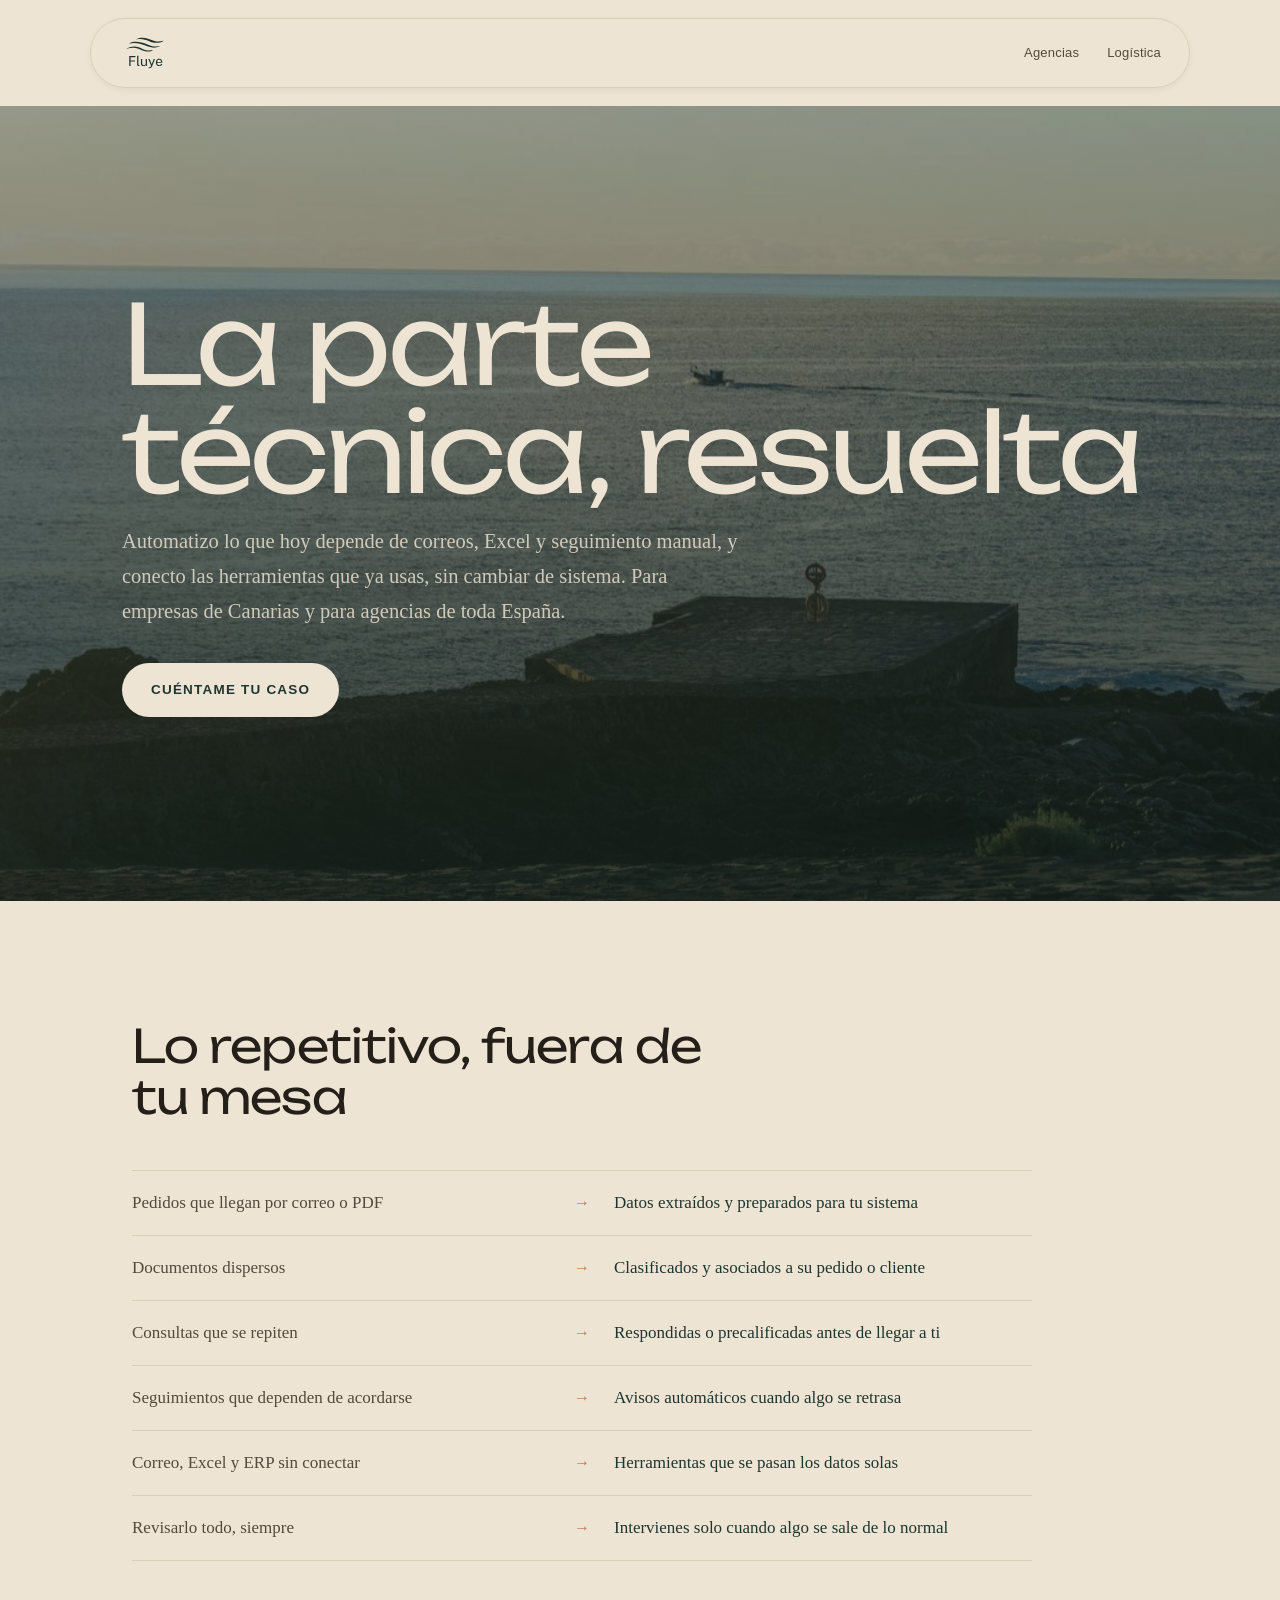
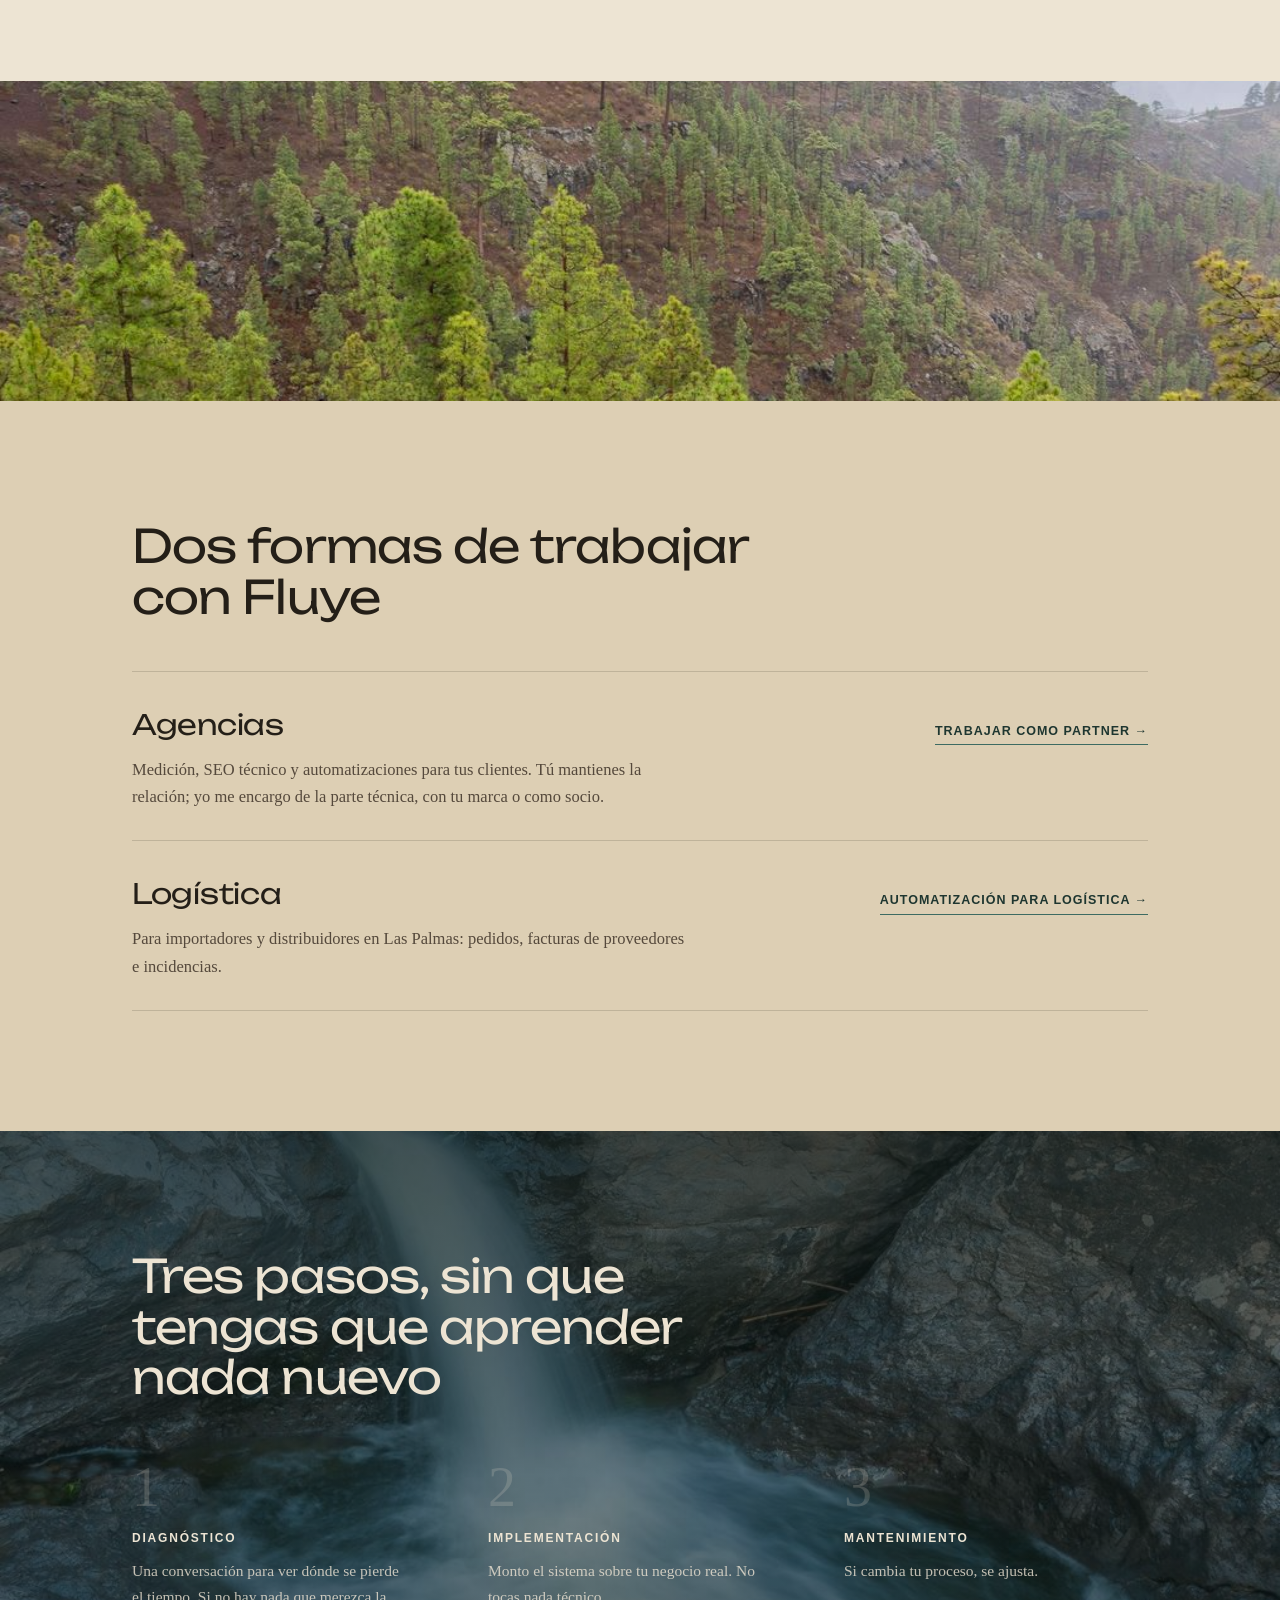
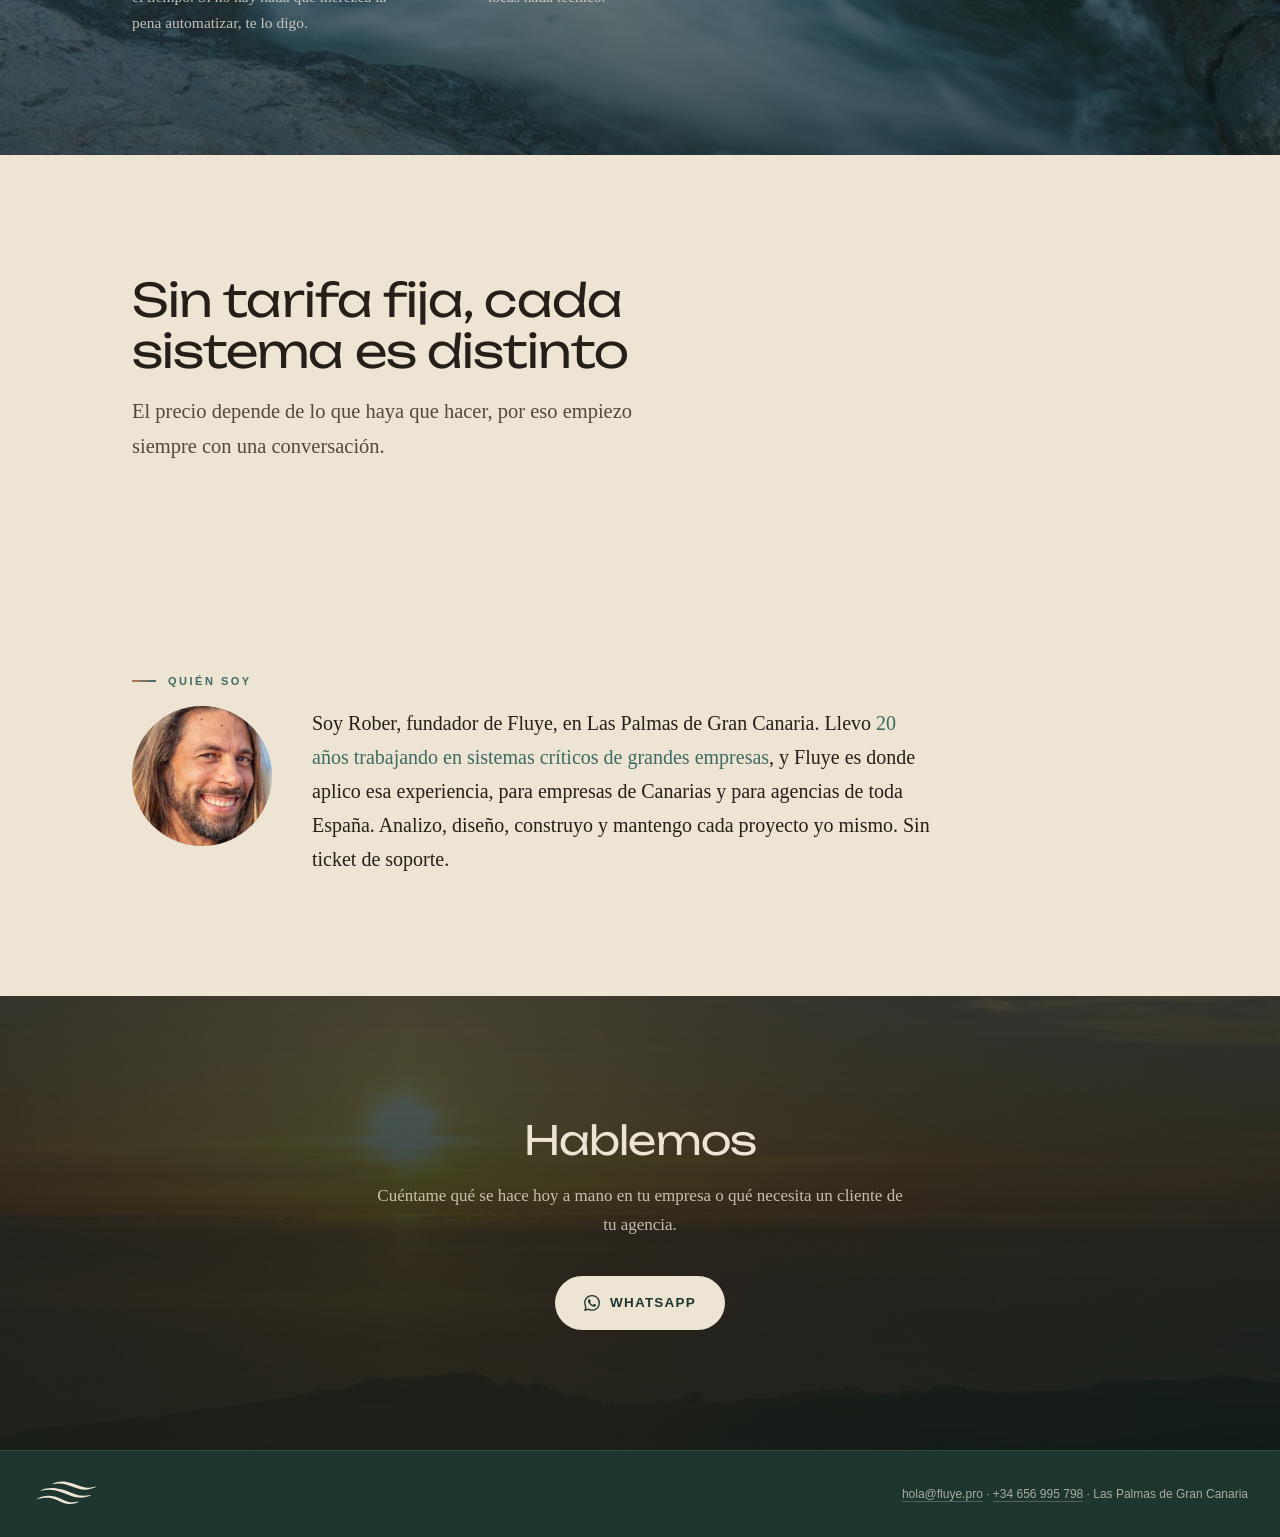
==== commit a0eed10a: "Portada: agencias antes que logística, titular y título más amplios, primera persona y WhatsApp por " ====
--- a/index.html
+++ b/index.html
@@ -3,19 +3,19 @@
 <head>
 <meta charset="UTF-8">
 <meta name="viewport" content="width=device-width, initial-scale=1.0">
-<title>Fluye · Automatización de procesos en Las Palmas de Gran Canaria</title>
-<meta name="description" content="Fluye automatiza procesos que hoy dependen de correos, Excel y seguimiento manual: pedidos, documentos, consultas y seguimientos. Sin cambiar de sistema. Las Palmas de Gran Canaria.">
+<title>Fluye · Socio técnico para empresas de Canarias y agencias de toda España</title>
+<meta name="description" content="Automatización e integraciones para empresas de Canarias y parte técnica para agencias de toda España: procesos que dependen de correos, Excel y seguimiento manual, medición y SEO técnico. Desde Las Palmas de Gran Canaria.">
 <link rel="canonical" href="https://fluye.pro/">
 <meta property="og:type" content="website">
 <meta property="og:locale" content="es_ES">
 <meta property="og:site_name" content="Fluye">
-<meta property="og:title" content="Fluye · Automatización de procesos en Las Palmas de Gran Canaria">
-<meta property="og:description" content="Fluye automatiza procesos que hoy dependen de correos, Excel y seguimiento manual: pedidos, documentos, consultas y seguimientos. Sin cambiar de sistema. Las Palmas de Gran Canaria.">
+<meta property="og:title" content="Fluye · Socio técnico para empresas de Canarias y agencias de toda España">
+<meta property="og:description" content="Automatización e integraciones para empresas de Canarias y parte técnica para agencias de toda España: procesos que dependen de correos, Excel y seguimiento manual, medición y SEO técnico. Desde Las Palmas de Gran Canaria.">
 <meta property="og:url" content="https://fluye.pro/">
 <meta property="og:image" content="https://fluye.pro/assets/fluye_og_1200x630.jpg">
 <meta name="twitter:card" content="summary_large_image">
-<meta name="twitter:title" content="Fluye · Automatización de procesos en Las Palmas de Gran Canaria">
-<meta name="twitter:description" content="Fluye automatiza procesos que hoy dependen de correos, Excel y seguimiento manual: pedidos, documentos, consultas y seguimientos. Sin cambiar de sistema. Las Palmas de Gran Canaria.">
+<meta name="twitter:title" content="Fluye · Socio técnico para empresas de Canarias y agencias de toda España">
+<meta name="twitter:description" content="Automatización e integraciones para empresas de Canarias y parte técnica para agencias de toda España: procesos que dependen de correos, Excel y seguimiento manual, medición y SEO técnico. Desde Las Palmas de Gran Canaria.">
 <meta name="twitter:image" content="https://fluye.pro/assets/fluye_og_1200x630.jpg">
 <script type="application/ld+json">
 {
@@ -49,8 +49,8 @@
       "@type": "WebPage",
       "@id": "https://fluye.pro/#pagina",
       "url": "https://fluye.pro/",
-      "name": "Fluye · Automatización de procesos en Las Palmas de Gran Canaria",
-      "description": "Fluye automatiza procesos que hoy dependen de correos, Excel y seguimiento manual: pedidos, documentos, consultas y seguimientos. Sin cambiar de sistema. Las Palmas de Gran Canaria.",
+      "name": "Fluye · Socio técnico para empresas de Canarias y agencias de toda España",
+      "description": "Automatización e integraciones para empresas de Canarias y parte técnica para agencias de toda España: procesos que dependen de correos, Excel y seguimiento manual, medición y SEO técnico. Desde Las Palmas de Gran Canaria.",
       "isPartOf": {
         "@id": "https://fluye.pro/#fluye"
       },
@@ -89,8 +89,8 @@
       </svg>
     </a>
     <div class="nav-links">
+      <a href="/agencias/">Agencias</a>
       <a href="/logistica/">Logística</a>
-      <a href="/agencias/">Agencias</a>
     </div>
   </div>
 </nav>
@@ -98,10 +98,10 @@
 <!-- ── HERO ── -->
 <header class="hero ">
   <div class="wrap hero-grid">
-    <h1>Menos correo, Excel y trabajo a mano</h1>
-    <p class="lead on-dark">Automatizamos procesos que hoy dependen de correos, Excel y seguimiento manual. Conectamos las herramientas que ya usas, sin cambiar de sistema.</p>
+    <h1>La parte técnica, resuelta</h1>
+    <p class="lead on-dark">Automatizo lo que hoy depende de correos, Excel y seguimiento manual, y conecto las herramientas que ya usas, sin cambiar de sistema. Para empresas de Canarias y para agencias de toda España.</p>
     <div class="hero-botones">
-      <a href="#contacto" class="btn btn-sobre-oscuro">Cuéntanos tu caso</a>
+      <a href="#contacto" class="btn btn-sobre-oscuro">Cuéntame tu caso</a>
     </div>
   </div>
 </header>
@@ -133,17 +133,17 @@
     <div class="caminos">
       <div class="camino">
         <div>
+          <h3>Agencias</h3>
+          <p>Medición, SEO técnico y automatizaciones para tus clientes. Tú mantienes la relación; yo me encargo de la parte técnica, con tu marca o como socio.</p>
+        </div>
+        <a class="camino-enlace" href="/agencias/">Trabajar como partner &rarr;</a>
+      </div>
+      <div class="camino">
+        <div>
           <h3>Logística</h3>
-          <p>Para importadores, distribuidores y empresas de logística en Las Palmas: pedidos, documentación, facturas de proveedores, incidencias y seguimientos.</p>
+          <p>Para importadores y distribuidores en Las Palmas: pedidos, facturas de proveedores e incidencias.</p>
         </div>
         <a class="camino-enlace" href="/logistica/">Automatización para logística &rarr;</a>
-      </div>
-      <div class="camino">
-        <div>
-          <h3>Agencias</h3>
-          <p>Tú mantienes la relación con tu cliente. Fluye diseña, construye y mantiene la parte técnica, con tu marca o como socio.</p>
-        </div>
-        <a class="camino-enlace" href="/agencias/">Trabajar como partner &rarr;</a>
       </div>
     </div>
   </div>
@@ -157,17 +157,17 @@
       <div class="paso">
         <div class="paso-numero">1</div>
         <h3>Diagnóstico</h3>
-        <p>Una conversación para ver dónde se pierde el tiempo. Si no hay nada que merezca la pena automatizar, te lo decimos.</p>
+        <p>Una conversación para ver dónde se pierde el tiempo. Si no hay nada que merezca la pena automatizar, te lo digo.</p>
       </div>
       <div class="paso">
         <div class="paso-numero">2</div>
         <h3>Implementación</h3>
-        <p>Montamos el sistema sobre tu negocio real. No tocas nada técnico.</p>
+        <p>Monto el sistema sobre tu negocio real. No tocas nada técnico.</p>
       </div>
       <div class="paso">
         <div class="paso-numero">3</div>
         <h3>Mantenimiento</h3>
-        <p>Ajustamos lo que cambie.</p>
+        <p>Si cambia tu proceso, se ajusta.</p>
       </div>
     </div>
   </div>
@@ -177,21 +177,18 @@
 <section class="seccion-cerrada seccion-clara" id="precios">
   <div class="wrap reveal">
     <h2 class="titular">Sin tarifa fija, cada sistema es distinto</h2>
-    <p class="lead">El precio depende de lo que hay que automatizar, por eso empezamos siempre con una conversación.</p>
-    <div class="hero-botones" style="margin-top: 28px;">
-      <a href="https://wa.me/34656995798?text=Hola%2C%20quiero%20saber%20el%20precio" class="btn btn-primario">Hablemos del precio</a>
-    </div>
-  </div>
-</section>
-
-<!-- ── QUIÉNES SOMOS ── -->
+    <p class="lead">El precio depende de lo que haya que hacer, por eso empiezo siempre con una conversación.</p>
+  </div>
+</section>
+
+<!-- ── QUIÉN SOY ── -->
 <section class="seccion seccion-clara">
   <div class="wrap reveal">
-    <h2 class="eyebrow">Quiénes somos</h2>
+    <h2 class="eyebrow">Quién soy</h2>
     <div class="quienes-grid">
       <img class="quienes-foto" src="/assets/rober_fundador.jpg" alt="Rober, fundador de Fluye" width="140" height="140" loading="lazy">
       <div>
-        <p class="quienes-texto">Soy Rober, fundador de Fluye, en Las Palmas de Gran Canaria. Llevo <strong>20 años trabajando en sistemas críticos de grandes empresas</strong>, y Fluye es donde aplico esa experiencia, para empresas de Canarias y para agencias de toda España. Analizo, diseño, construyo y mantengo cada proyecto yo mismo. Sin ticket de soporte ni intermediarios.</p>
+        <p class="quienes-texto">Soy Rober, fundador de Fluye, en Las Palmas de Gran Canaria. Llevo <strong>20 años trabajando en sistemas críticos de grandes empresas</strong>, y Fluye es donde aplico esa experiencia, para empresas de Canarias y para agencias de toda España. Analizo, diseño, construyo y mantengo cada proyecto yo mismo. Sin ticket de soporte.</p>
       </div>
     </div>
   </div>
@@ -200,10 +197,10 @@
 <!-- ── CTA FINAL ── -->
 <section class="seccion seccion-oscura cta-final" id="contacto">
   <div class="wrap cta-final-inner reveal">
-    <h2>Hablemos de tu negocio</h2>
-    <p>Cuéntame qué se hace hoy a mano en tu empresa.</p>
+    <h2>Hablemos</h2>
+    <p>Cuéntame qué se hace hoy a mano en tu empresa o qué necesita un cliente de tu agencia.</p>
     <div class="cta-botones">
-      <a href="https://wa.me/34656995798?text=Hola%2C%20me%20interesa%20saber%20m%C3%A1s%20sobre%20Fluye" class="btn btn-sobre-oscuro">
+      <a href="https://wa.me/34656995798?text=Hola%20Rober%2C%20vengo%20de%20la%20web%20de%20Fluye.%20Lo%20que%20hoy%20hacemos%20a%20mano%20es%3A%20" class="btn btn-sobre-oscuro">
         <svg width="16" height="16" viewBox="0 0 24 24" fill="currentColor"><path d="M17.472 14.382c-.297-.149-1.758-.867-2.03-.967-.273-.099-.471-.148-.67.15-.197.297-.767.966-.94 1.164-.173.199-.347.223-.644.075-.297-.15-1.255-.463-2.39-1.475-.883-.788-1.48-1.761-1.653-2.059-.173-.297-.018-.458.13-.606.134-.133.298-.347.446-.52.149-.174.198-.298.298-.497.099-.198.05-.371-.025-.52-.075-.149-.669-1.612-.916-2.207-.242-.579-.487-.5-.669-.51-.173-.008-.371-.01-.57-.01-.198 0-.52.074-.792.372-.272.297-1.04 1.016-1.04 2.479 0 1.462 1.065 2.875 1.213 3.074.149.198 2.096 3.2 5.077 4.487.709.306 1.262.489 1.694.625.712.227 1.36.195 1.871.118.571-.085 1.758-.719 2.006-1.413.248-.694.248-1.289.173-1.413-.074-.124-.272-.198-.57-.347m-5.421 7.403h-.004a9.87 9.87 0 01-5.031-1.378l-.361-.214-3.741.982.998-3.648-.235-.374a9.86 9.86 0 01-1.51-5.26c.001-5.45 4.436-9.884 9.888-9.884 2.64 0 5.122 1.03 6.988 2.898a9.825 9.825 0 012.893 6.994c-.003 5.45-4.437 9.884-9.885 9.884m8.413-18.297A11.815 11.815 0 0012.05 0C5.495 0 .16 5.335.157 11.892c0 2.096.547 4.142 1.588 5.945L.057 24l6.305-1.654a11.882 11.882 0 005.683 1.448h.005c6.554 0 11.89-5.335 11.893-11.893a11.821 11.821 0 00-3.48-8.413Z"/></svg>
         WhatsApp
       </a>
@@ -227,7 +224,7 @@
     </div>
   </div>
   <div class="footer-texto">
-    <div><a href="mailto:hola@fluye.pro">hola@fluye.pro</a> · <a href="https://wa.me/34656995798?text=Hola%2C%20me%20interesa%20saber%20m%C3%A1s%20sobre%20Fluye">+34 656 995 798</a> · Las Palmas de Gran Canaria</div>
+    <div><a href="mailto:hola@fluye.pro">hola@fluye.pro</a> · <a href="https://wa.me/34656995798?text=Hola%20Rober%2C%20te%20escribo%20desde%20la%20web%20de%20Fluye.">+34 656 995 798</a> · Las Palmas de Gran Canaria</div>
   </div>
 </footer>
 
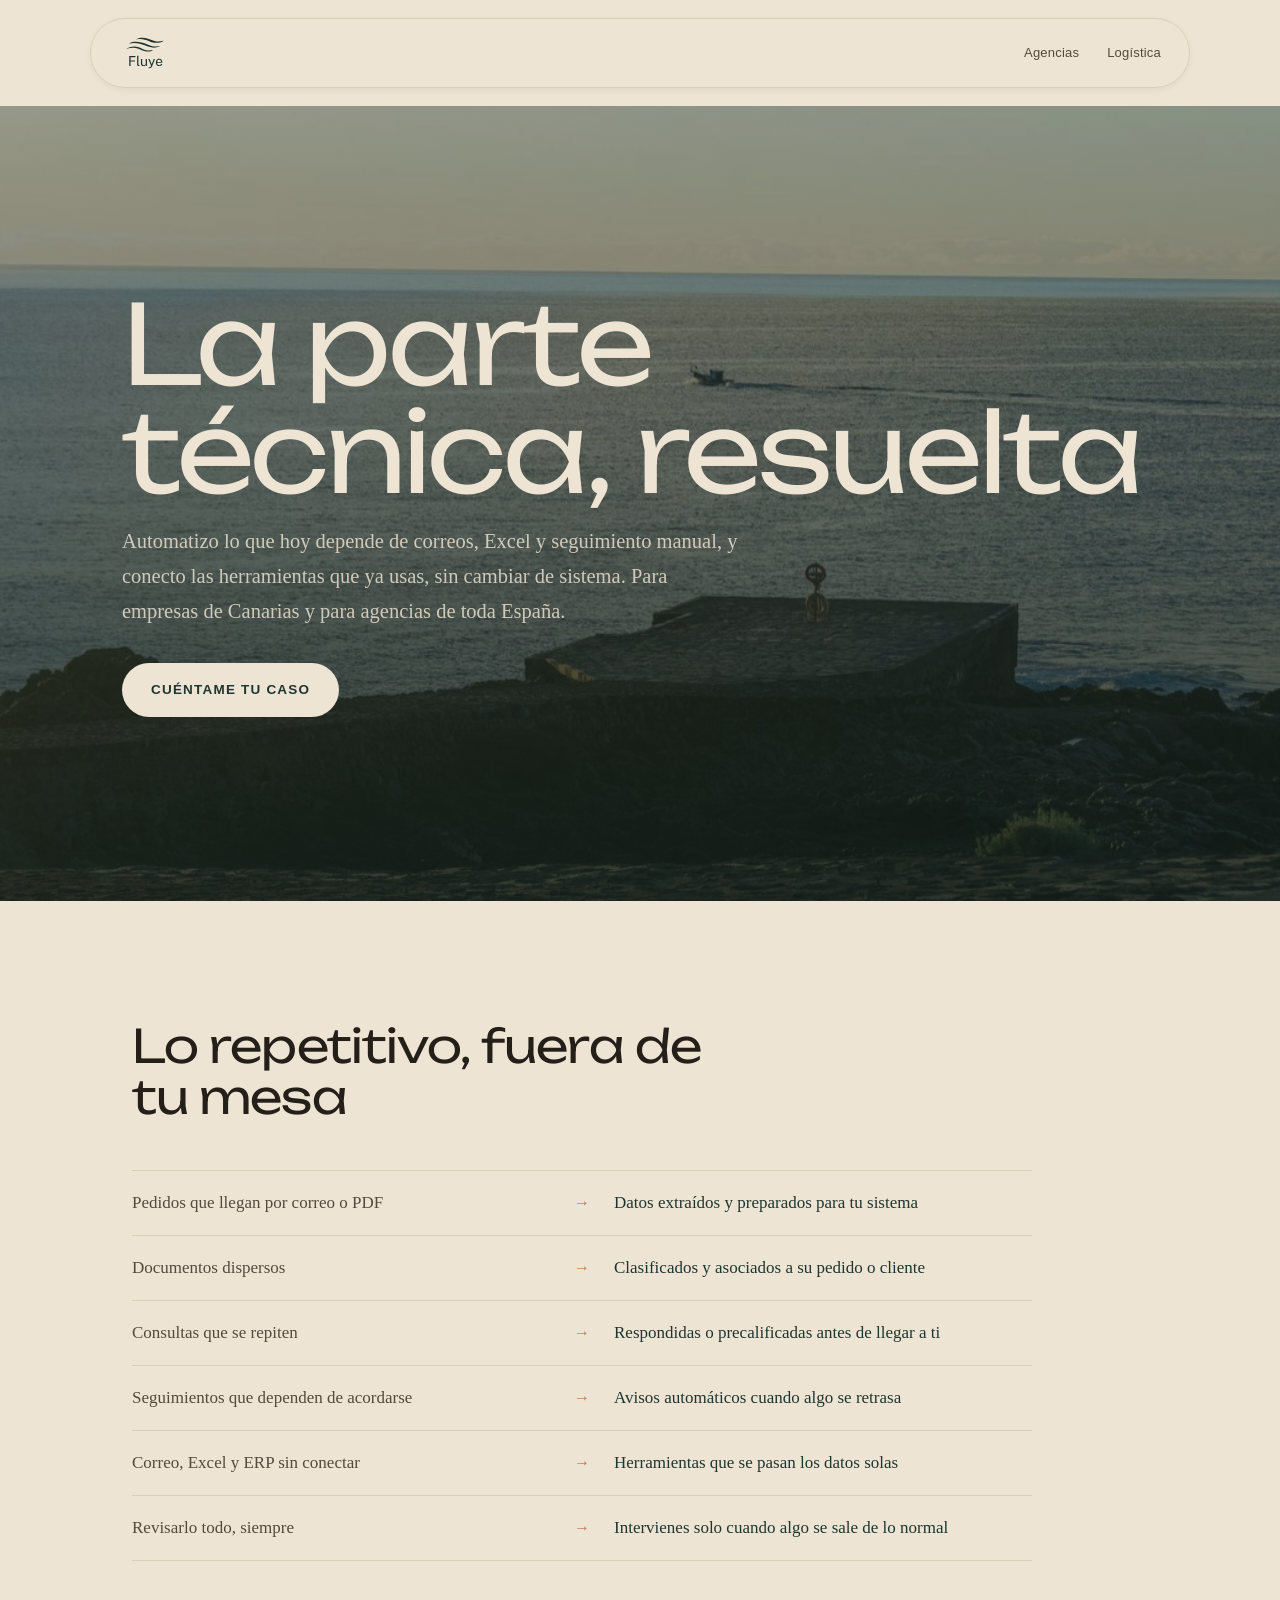
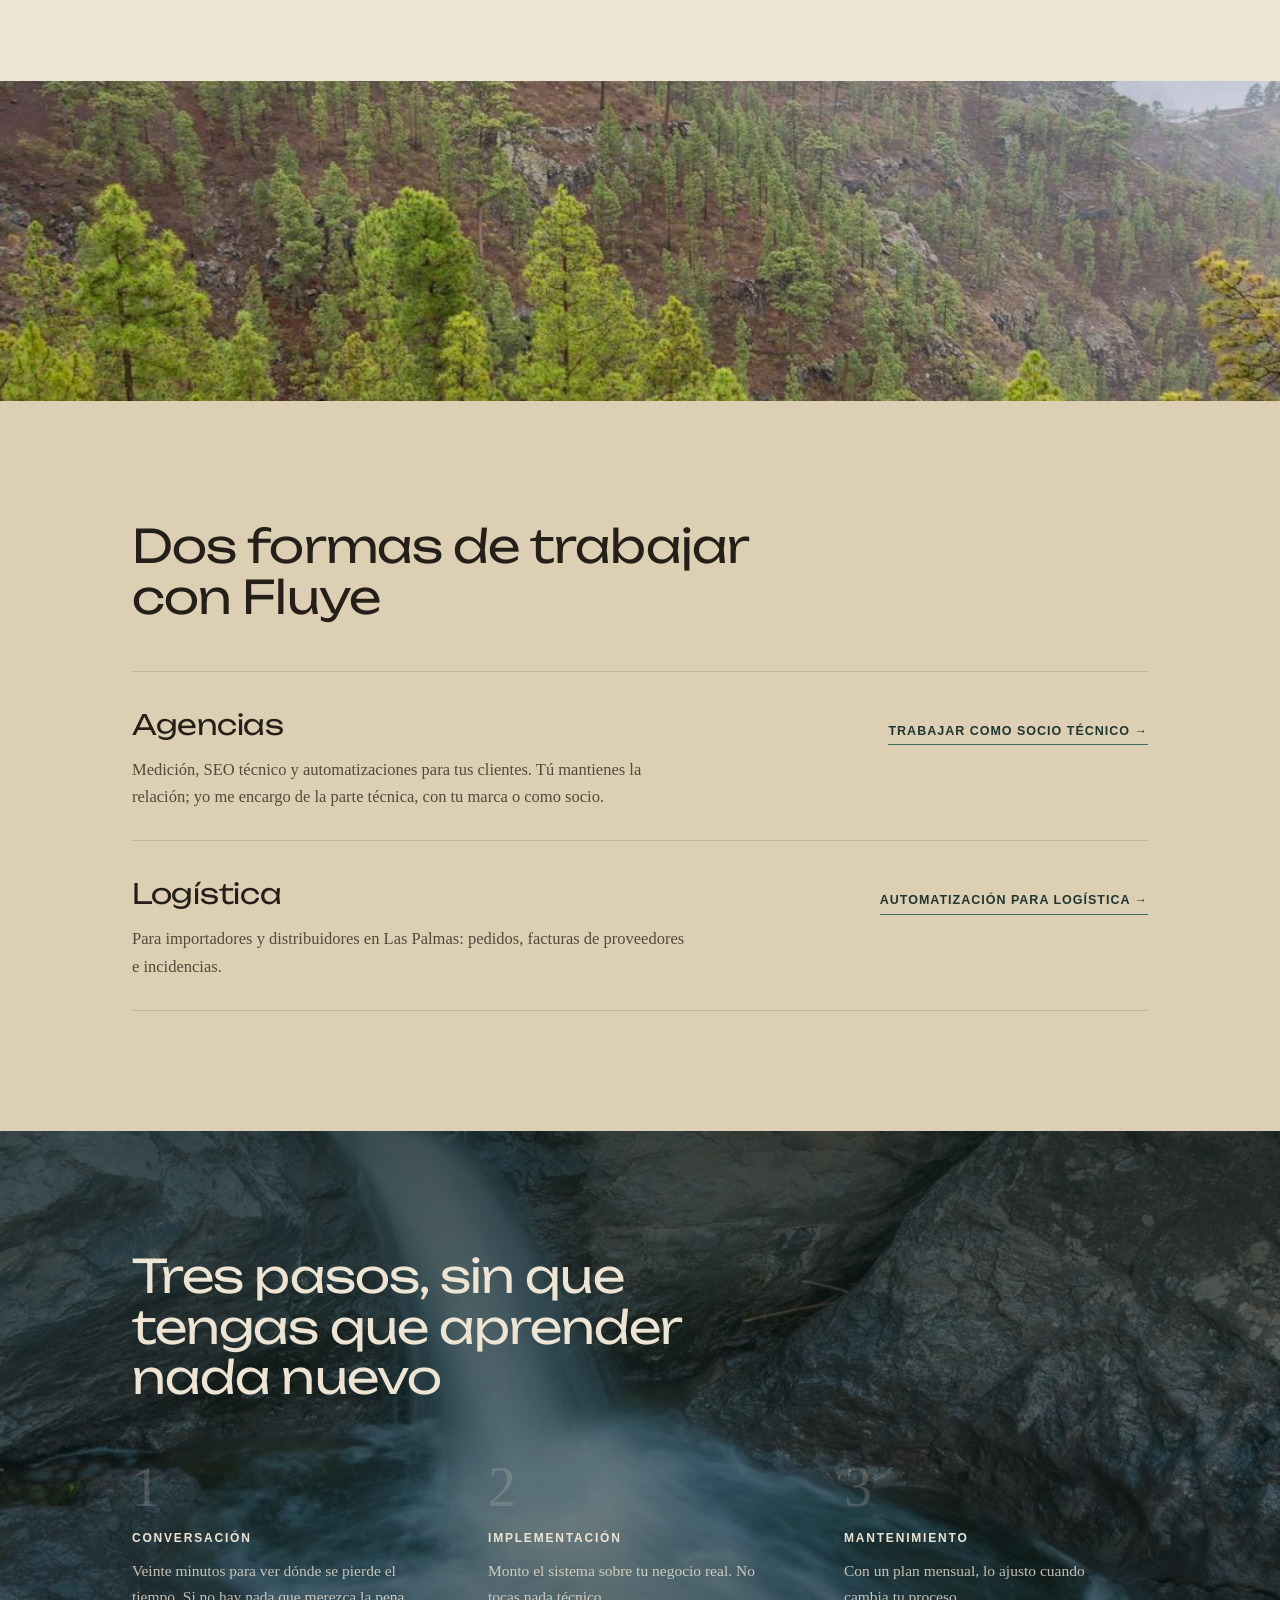
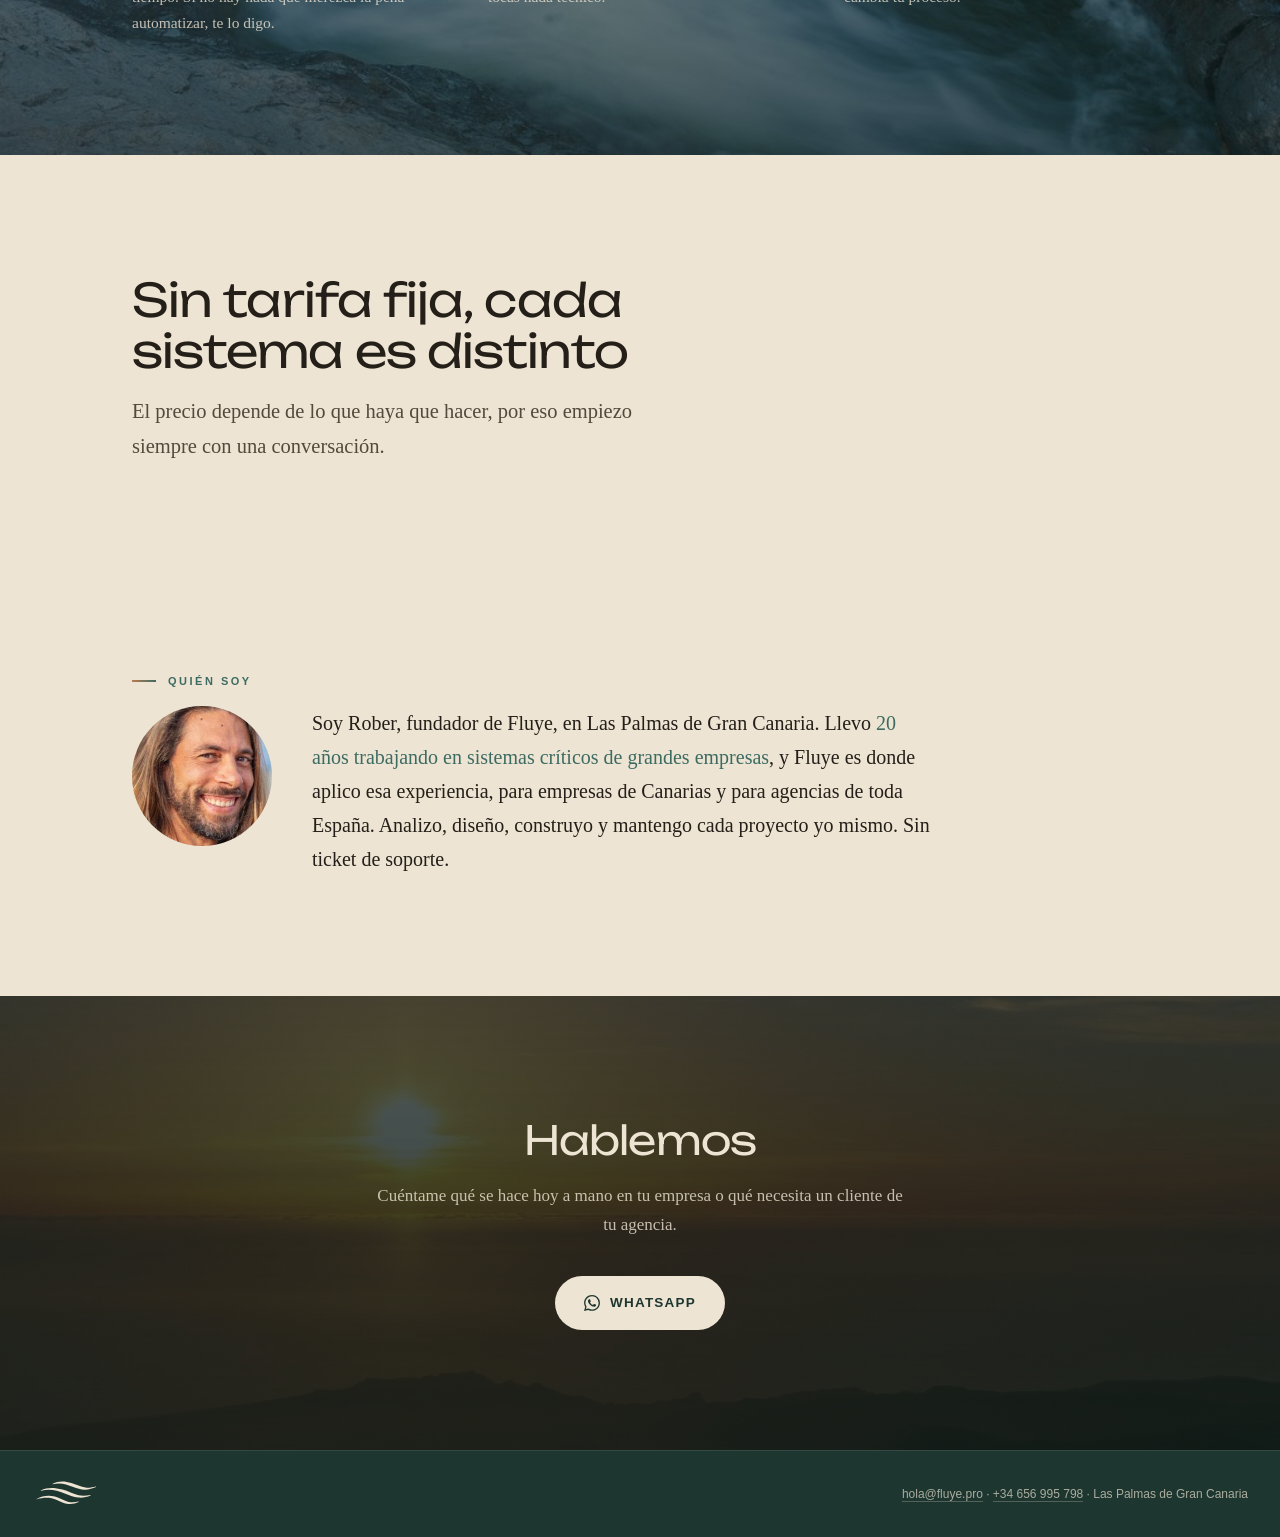
==== commit fdf43f51: "Coherencia con la oferta: «socio técnico» único, «diagnóstico» solo el de pago, mantenimiento con pl" ====
--- a/index.html
+++ b/index.html
@@ -43,7 +43,7 @@
         "name": "Rober",
         "jobTitle": "Fundador"
       },
-      "description": "Fluye automatiza procesos que dependen de correos, Excel y seguimiento manual: pedidos, documentos, consultas y seguimientos. Se dirige a empresas de logística, importadores y distribuidores en Las Palmas de Gran Canaria y a agencias digitales de toda España, como socio técnico."
+      "description": "Fluye es socio técnico de agencias digitales de toda España (medición, SEO técnico y automatizaciones para sus clientes, en marca blanca o como socio) y automatiza procesos que dependen de correos, Excel y seguimiento manual para importadores y distribuidores en Las Palmas de Gran Canaria."
     },
     {
       "@type": "WebPage",
@@ -59,7 +59,9 @@
   ]
 }
 </script>
+<link rel="icon" href="/favicon.ico" sizes="32x32">
 <link rel="icon" type="image/svg+xml" href="[data-uri]">
+<link rel="apple-touch-icon" href="/apple-touch-icon.png">
 <link rel="preload" href="/assets/fonts/unbounded_latin.woff2" as="font" type="font/woff2" crossorigin>
 <link rel="stylesheet" href="/assets/fluye.css">
 </head>
@@ -136,7 +138,7 @@
           <h3>Agencias</h3>
           <p>Medición, SEO técnico y automatizaciones para tus clientes. Tú mantienes la relación; yo me encargo de la parte técnica, con tu marca o como socio.</p>
         </div>
-        <a class="camino-enlace" href="/agencias/">Trabajar como partner &rarr;</a>
+        <a class="camino-enlace" href="/agencias/">Trabajar como socio técnico &rarr;</a>
       </div>
       <div class="camino">
         <div>
@@ -156,8 +158,8 @@
     <div class="pasos-grid">
       <div class="paso">
         <div class="paso-numero">1</div>
-        <h3>Diagnóstico</h3>
-        <p>Una conversación para ver dónde se pierde el tiempo. Si no hay nada que merezca la pena automatizar, te lo digo.</p>
+        <h3>Conversación</h3>
+        <p>Veinte minutos para ver dónde se pierde el tiempo. Si no hay nada que merezca la pena automatizar, te lo digo.</p>
       </div>
       <div class="paso">
         <div class="paso-numero">2</div>
@@ -167,7 +169,7 @@
       <div class="paso">
         <div class="paso-numero">3</div>
         <h3>Mantenimiento</h3>
-        <p>Si cambia tu proceso, se ajusta.</p>
+        <p>Con un plan mensual, lo ajusto cuando cambia tu proceso.</p>
       </div>
     </div>
   </div>
@@ -200,7 +202,7 @@
     <h2>Hablemos</h2>
     <p>Cuéntame qué se hace hoy a mano en tu empresa o qué necesita un cliente de tu agencia.</p>
     <div class="cta-botones">
-      <a href="https://wa.me/34656995798?text=Hola%20Rober%2C%20vengo%20de%20la%20web%20de%20Fluye.%20Lo%20que%20hoy%20hacemos%20a%20mano%20es%3A%20" class="btn btn-sobre-oscuro">
+      <a href="https://wa.me/34656995798?text=Hola%20Rober%2C%20vengo%20de%20la%20web%20de%20Fluye.%20Te%20escribo%20por%3A%20" class="btn btn-sobre-oscuro">
         <svg width="16" height="16" viewBox="0 0 24 24" fill="currentColor"><path d="M17.472 14.382c-.297-.149-1.758-.867-2.03-.967-.273-.099-.471-.148-.67.15-.197.297-.767.966-.94 1.164-.173.199-.347.223-.644.075-.297-.15-1.255-.463-2.39-1.475-.883-.788-1.48-1.761-1.653-2.059-.173-.297-.018-.458.13-.606.134-.133.298-.347.446-.52.149-.174.198-.298.298-.497.099-.198.05-.371-.025-.52-.075-.149-.669-1.612-.916-2.207-.242-.579-.487-.5-.669-.51-.173-.008-.371-.01-.57-.01-.198 0-.52.074-.792.372-.272.297-1.04 1.016-1.04 2.479 0 1.462 1.065 2.875 1.213 3.074.149.198 2.096 3.2 5.077 4.487.709.306 1.262.489 1.694.625.712.227 1.36.195 1.871.118.571-.085 1.758-.719 2.006-1.413.248-.694.248-1.289.173-1.413-.074-.124-.272-.198-.57-.347m-5.421 7.403h-.004a9.87 9.87 0 01-5.031-1.378l-.361-.214-3.741.982.998-3.648-.235-.374a9.86 9.86 0 01-1.51-5.26c.001-5.45 4.436-9.884 9.888-9.884 2.64 0 5.122 1.03 6.988 2.898a9.825 9.825 0 012.893 6.994c-.003 5.45-4.437 9.884-9.885 9.884m8.413-18.297A11.815 11.815 0 0012.05 0C5.495 0 .16 5.335.157 11.892c0 2.096.547 4.142 1.588 5.945L.057 24l6.305-1.654a11.882 11.882 0 005.683 1.448h.005c6.554 0 11.89-5.335 11.893-11.893a11.821 11.821 0 00-3.48-8.413Z"/></svg>
         WhatsApp
       </a>
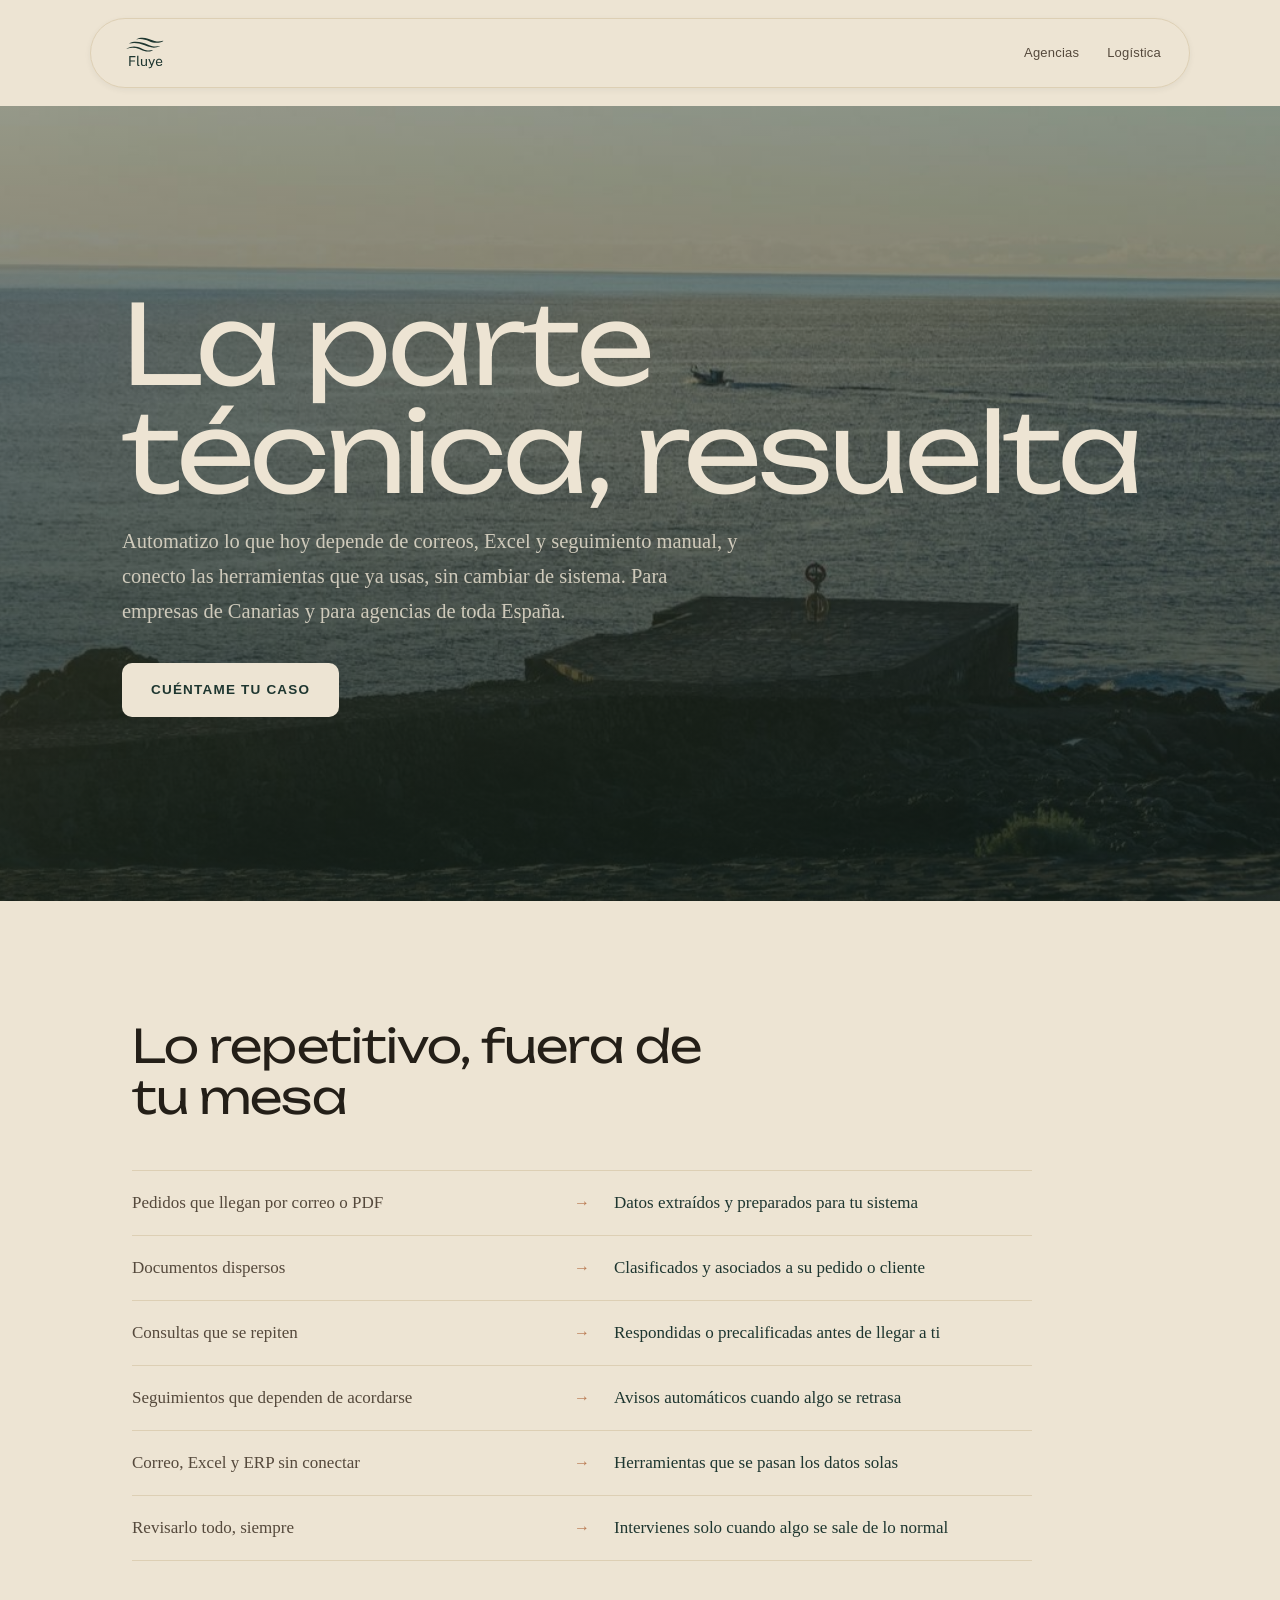
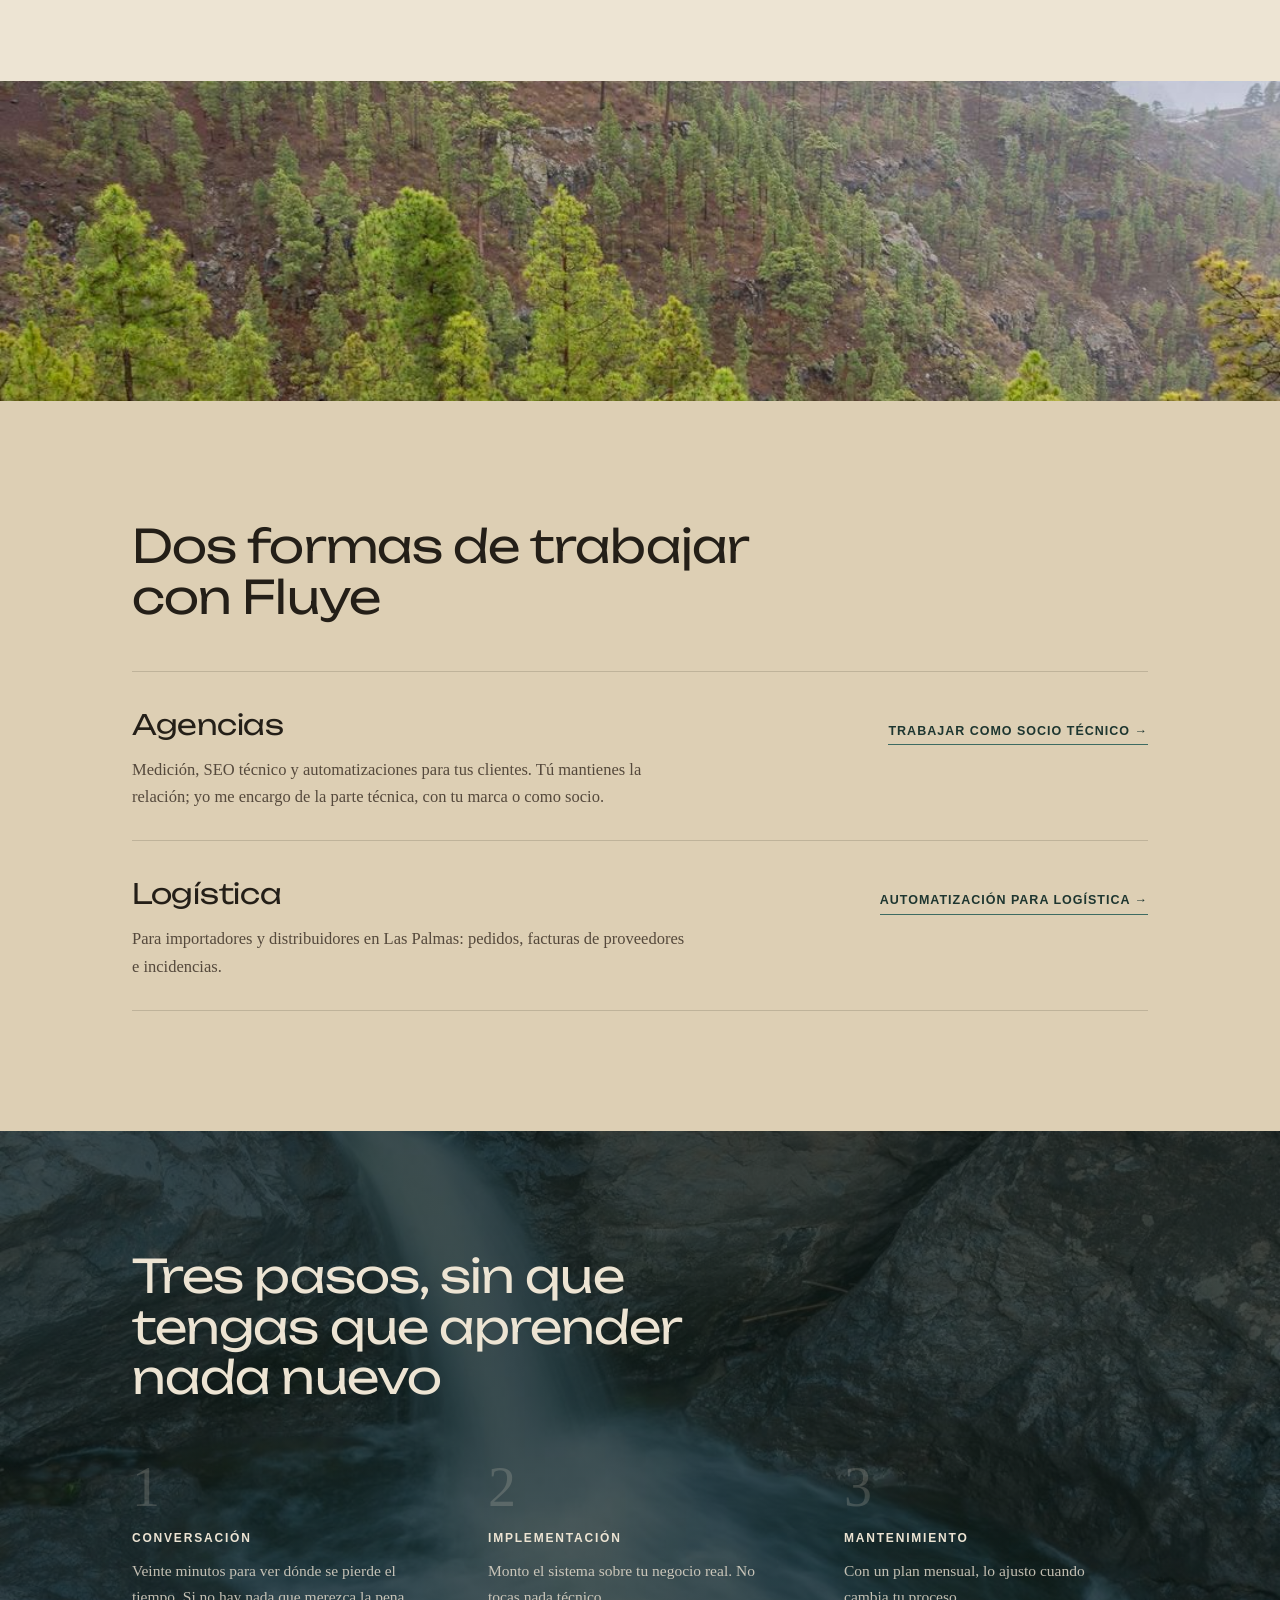
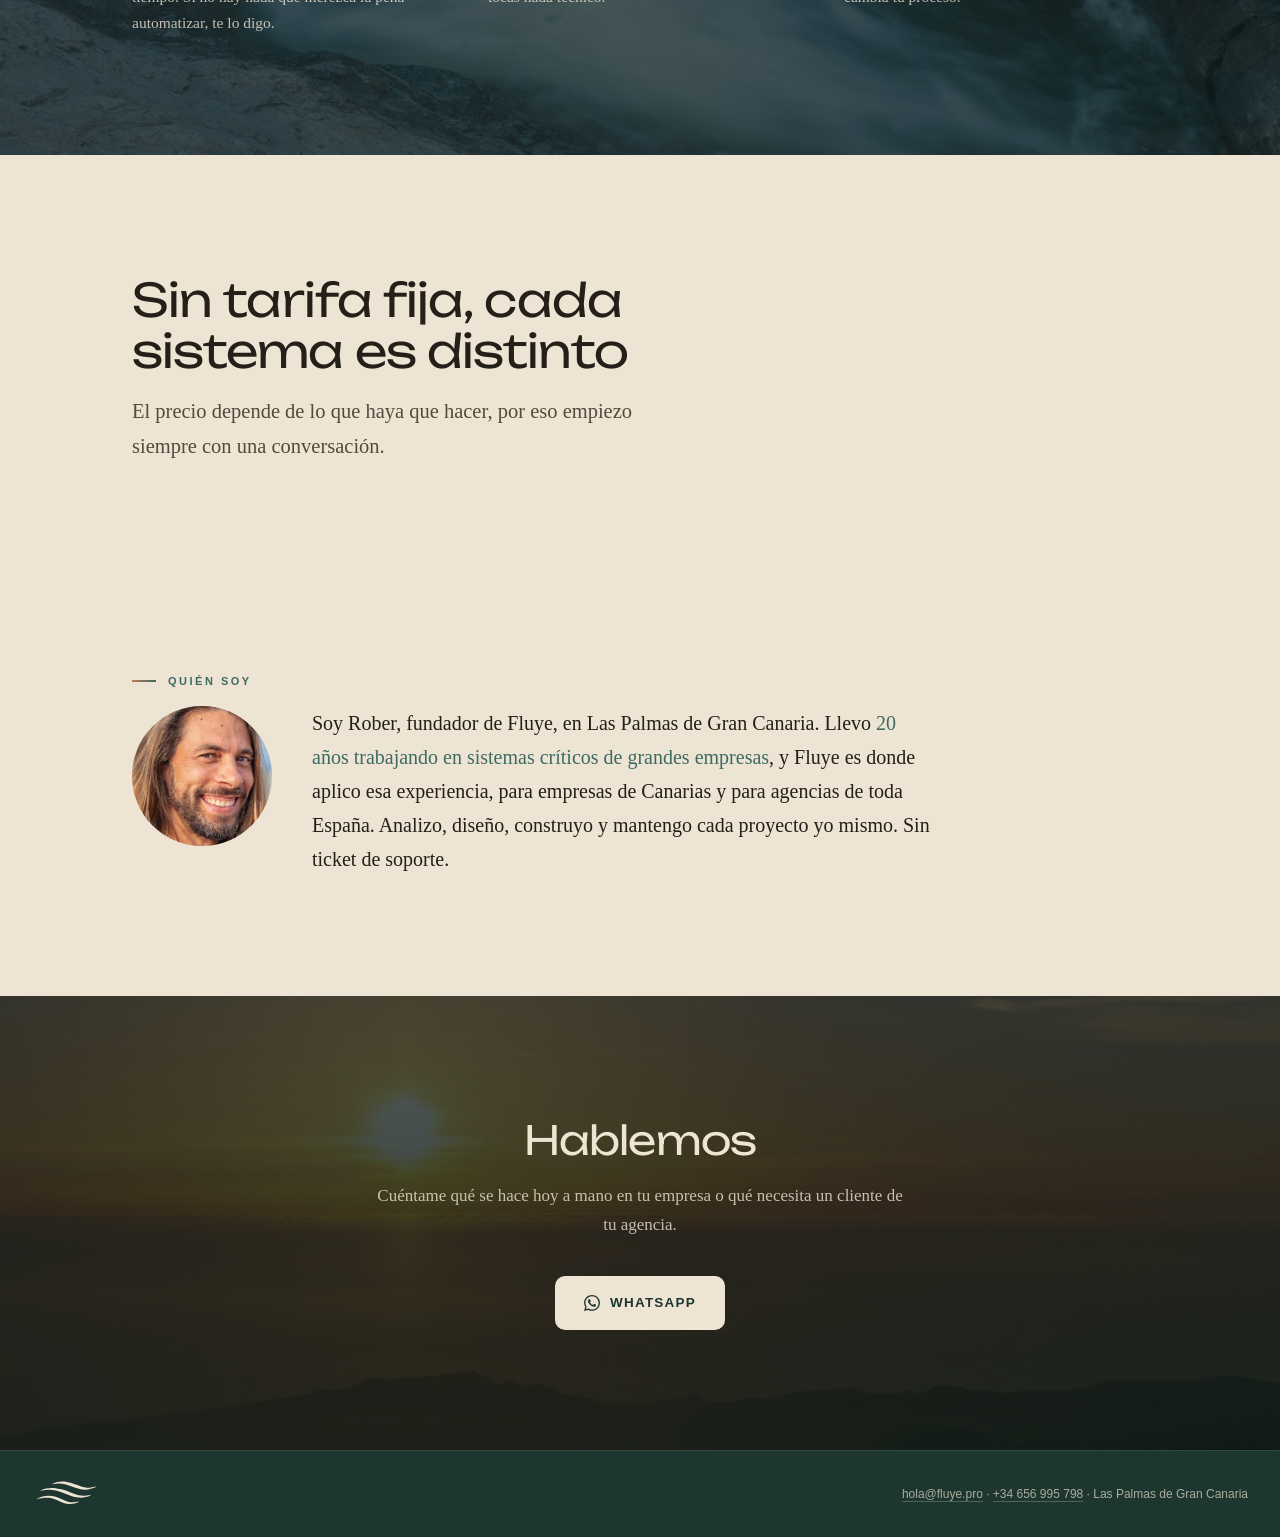
==== commit 363ad40a: "N1 de la auditoría web: contraste, foco, zonas táctiles, enlace de salto y limpieza del CSS - Contra" ====
--- a/index.html
+++ b/index.html
@@ -97,6 +97,8 @@
   </div>
 </nav>
 
+<main id="contenido">
+
 <!-- ── HERO ── -->
 <header class="hero ">
   <div class="wrap hero-grid">
@@ -107,8 +109,6 @@
     </div>
   </div>
 </header>
-
-<main id="contenido">
 
 <!-- ── QUÉ AUTOMATIZAMOS ── -->
 <section class="seccion seccion-clara" id="que-automatizamos">
--- a/assets/fluye.css
+++ b/assets/fluye.css
@@ -22,8 +22,6 @@
 :root {
   --verde: #3D6B62;
   --verde-oscuro: #1E3630;
-  --verde-suave: #6B9186;
-  --verde-tenue: #E6EDE8;
   --crema: #EDE4D3;
   --crema-oscuro: #DDCFB4;
   --blanco: #FFFFFF;
@@ -31,11 +29,15 @@
   --texto-suave: #55493C;
   --sol: #B97A52;
   --sombra: 0 2px 6px rgba(30,54,48,0.06);
-  --sombra-alta: 0 14px 32px rgba(30,54,48,0.14);
   --serif: 'Iowan Old Style', 'Palatino Linotype', Palatino, Georgia, 'Times New Roman', serif;
   --sans: -apple-system, 'Segoe UI', Roboto, 'Helvetica Neue', Arial, sans-serif;
   --display: 'Unbounded', var(--sans);
   --radio: 10px;
+  --radio-pildora: 999px; /* solo el menú */
+  /* Colores base para transparencias: rgba(var(--crema-rgb), 0.8) */
+  --crema-rgb: 237, 228, 211;
+  --tinta-rgb: 15, 28, 25;
+  --texto-rgb: 36, 31, 24;
 }
 
 html { scroll-behavior: smooth; }
@@ -50,14 +52,6 @@
 
 img, svg { display: block; max-width: 100%; }
 a { color: inherit; }
-
-.visually-hidden {
-  position: absolute;
-  width: 1px; height: 1px;
-  overflow: hidden;
-  clip: rect(0 0 0 0);
-  white-space: nowrap;
-}
 
 .skip-link {
   position: absolute;
@@ -68,16 +62,20 @@
   font-family: var(--sans);
   font-size: 13px;
   padding: 10px 16px;
-  border-radius: 8px;
+  border-radius: var(--radio);
   z-index: 999;
   transition: top 0.2s;
 }
 .skip-link:focus { top: 12px; }
 
 :focus-visible {
-  outline: 2px solid var(--verde-suave);
+  outline: 2px solid var(--verde-oscuro);
   outline-offset: 3px;
 }
+/* Sobre foto o fondo oscuro, el contorno pasa a crema. */
+.hero :focus-visible,
+.seccion-oscura :focus-visible,
+footer :focus-visible { outline-color: var(--crema); }
 
 @media (prefers-reduced-motion: reduce) {
   html { scroll-behavior: auto; }
@@ -113,7 +111,7 @@
   flex-shrink: 0;
   background: linear-gradient(90deg, var(--sol), var(--verde));
 }
-.eyebrow.on-dark { color: rgba(237,228,211,0.72); }
+.eyebrow.on-dark { color: rgba(var(--crema-rgb), 0.72); }
 .eyebrow.on-dark::before { background: linear-gradient(90deg, var(--sol), var(--crema)); opacity: 0.85; }
 
 .wrap {
@@ -136,11 +134,9 @@
 h2.titular.on-dark { color: var(--crema); }
 
 /* ── ANIMACIÓN DE TEXTO AL HACER SCROLL ── */
-/* Los h2.titular se dividen en palabras (ver script al final del body) que se
-   revelan con stagger cuando la sección entra en viewport — eco del efecto de
-   Anima ("We are your pa..." apareciendo progresivamente). Reutiliza el mismo
-   IntersectionObserver que ya movía .reveal, no es un sistema aparte.
-   Decisión 12 ago 2026. */
+/* Los h2.titular se dividen en palabras (assets/fluye.js) que se
+   revelan una a una cuando la sección entra en pantalla. Usa el mismo
+   IntersectionObserver que .reveal (assets/fluye.js). */
 h2.titular .palabra,
 .hero h1 .palabra {
   display: inline-block;
@@ -162,7 +158,7 @@
   max-width: 560px;
   margin-top: 18px;
 }
-.lead.on-dark { color: rgba(237,228,211,0.82); }
+.lead.on-dark { color: rgba(var(--crema-rgb), 0.82); }
 
 /* ── BOTONES ── */
 .btn {
@@ -175,7 +171,7 @@
   text-transform: uppercase;
   letter-spacing: 1.2px;
   padding: 15px 28px;
-  border-radius: 999px;
+  border-radius: var(--radio);
   text-decoration: none;
   border: 1px solid transparent;
   transition: background 0.15s ease, border-color 0.15s ease;
@@ -193,20 +189,7 @@
   background: var(--crema);
   color: var(--verde-oscuro);
 }
-.btn-sobre-oscuro:hover { background: #ffffff; }
-
-.btn-fantasma {
-  background: transparent;
-  color: var(--verde-oscuro);
-  border-color: var(--crema-oscuro);
-}
-.btn-fantasma:hover { border-color: var(--verde); background: var(--verde-tenue); }
-
-.btn-fantasma.on-dark {
-  color: var(--crema);
-  border-color: rgba(237,228,211,0.3);
-}
-.btn-fantasma.on-dark:hover { border-color: var(--crema); background: rgba(237,228,211,0.08); }
+.btn-sobre-oscuro:hover { background: var(--blanco); }
 
 /* ── NAV ── */
 nav {
@@ -221,7 +204,7 @@
   margin: 0 auto;
   background: var(--crema);
   border: 1px solid var(--crema-oscuro);
-  border-radius: 999px;
+  border-radius: var(--radio-pildora);
   box-shadow: var(--sombra);
   padding: 8px 10px 8px 26px;
   display: flex;
@@ -249,7 +232,7 @@
 
 
 /* ── HERO ── */
-/* Foto real de Rober: mar en calma, Orquilla (El Hierro). Origen: 05_fluye/brand/img/orchilla.jpg */
+/* Foto real de Rober: mar en calma, Orquilla (El Hierro). Origen: fluye/marca/img/ (repo clau): orchilla.jpg */
 .hero {
   background: url('hero_orchilla.jpg');
   background-size: cover;
@@ -271,7 +254,7 @@
   content: '';
   position: absolute;
   inset: 0;
-  background: linear-gradient(0deg, rgba(15,28,25,0.82) 0%, rgba(15,28,25,0.58) 55%, rgba(15,28,25,0.42) 100%);
+  background: linear-gradient(0deg, rgba(var(--tinta-rgb), 0.82) 0%, rgba(var(--tinta-rgb), 0.58) 55%, rgba(var(--tinta-rgb), 0.42) 100%);
   pointer-events: none;
 }
 
@@ -310,66 +293,6 @@
   margin-top: 34px;
 }
 
-/* ── ANTES / DESPUÉS (visual del hero) ── */
-.bandeja {
-  background: var(--crema);
-  border-radius: 16px;
-  box-shadow: var(--sombra-alta);
-  max-width: 400px;
-  margin: 0 auto;
-  overflow: hidden;
-}
-
-.bandeja-panel { padding: 26px 28px; }
-
-.bandeja-antes { border-bottom: 1px solid var(--crema-oscuro); }
-
-.bandeja-momento {
-  font-family: var(--sans);
-  font-size: 10.5px;
-  font-weight: 700;
-  text-transform: uppercase;
-  letter-spacing: 1.8px;
-  color: var(--texto-suave);
-  opacity: 0.7;
-  margin-bottom: 10px;
-}
-
-.bandeja-cifra {
-  font-family: var(--serif);
-  font-size: 23px;
-  line-height: 1.3;
-  margin-bottom: 16px;
-}
-.bandeja-antes .bandeja-cifra { color: var(--texto-suave); }
-.bandeja-despues .bandeja-cifra { color: var(--verde); }
-
-.bandeja-lista {
-  display: flex;
-  flex-direction: column;
-}
-
-.bandeja-item {
-  font-family: var(--sans);
-  font-size: 13px;
-  color: var(--texto-suave);
-  line-height: 1.5;
-  padding: 9px 0;
-  border-top: 1px solid var(--crema-oscuro);
-}
-.bandeja-item:first-child { border-top: none; padding-top: 0; }
-
-.bandeja-mas {
-  font-family: var(--sans);
-  font-size: 11.5px;
-  color: var(--texto-suave);
-  opacity: 0.55;
-  padding-top: 8px;
-}
-
-.bandeja-despues .bandeja-item.resuelto { color: var(--verde); }
-.bandeja-despues .bandeja-item.pendiente { color: var(--texto); font-weight: 700; }
-
 /* ── SECCIONES ── */
 .seccion { padding: 120px 0; }
 .seccion-cerrada { padding: 120px 0 88px; }
@@ -401,7 +324,7 @@
 }
 
 /* ── CÓMO TRABAJAMOS ── */
-/* Foto real de Rober: cascada, Inagua (Gran Canaria). Origen: 05_fluye/brand/img/inagua_cascada.jpg.
+/* Foto real de Rober: cascada, Inagua (Gran Canaria). Origen: fluye/marca/img/ (repo clau): inagua_cascada.jpg.
    Mismo tratamiento que el hero (foto a sangre completa + overlay oscuro) para romper el tramo
    de secciones de solo texto — decisión 12 ago 2026 tras feedback de Rober de falta de dinamismo. */
 .fondo-cascada {
@@ -415,7 +338,7 @@
   content: '';
   position: absolute;
   inset: 0;
-  background: linear-gradient(180deg, rgba(15,28,25,0.72) 0%, rgba(15,28,25,0.5) 55%, rgba(15,28,25,0.68) 100%);
+  background: linear-gradient(180deg, rgba(var(--tinta-rgb), 0.74) 0%, rgba(var(--tinta-rgb), 0.7) 55%, rgba(var(--tinta-rgb), 0.72) 100%);
   pointer-events: none;
 }
 .fondo-cascada .wrap { position: relative; z-index: 1; }
@@ -430,7 +353,7 @@
 .paso-numero {
   font-family: var(--serif);
   font-size: 56px;
-  color: rgba(237,228,211,0.18);
+  color: rgba(var(--crema-rgb), 0.18);
   line-height: 1;
   margin-bottom: 14px;
 }
@@ -448,29 +371,12 @@
 .paso p {
   font-family: var(--serif);
   font-size: 15.5px;
-  color: rgba(237,228,211,0.8);
+  color: rgba(var(--crema-rgb), 0.8);
   line-height: 1.65;
   max-width: 280px;
 }
 
-/* ── CASO CONCRETO: TURISMO ── */
-/* Foto real: playa de Papagayo (Lanzarote) — panel lateral, no fondo a sangre completa,
-   porque esta sección ya tiene bastante contenido (chips + 4 funciones) y ponerle overlay
-   oscuro encima habría obligado a re-oscurecer cada elemento hijo. Decisión 12 ago 2026. */
-.turismo-grid {
-  display: grid;
-  grid-template-columns: 1.15fr 0.85fr;
-  gap: 56px;
-  align-items: start;
-}
-.turismo-foto {
-  background: url('playa_papagayo.jpg');
-  background-size: cover;
-  background-position: center;
-  aspect-ratio: 4 / 5;
-  border-radius: 20px;
-  box-shadow: var(--sombra-alta);
-}
+/* ── ETIQUETAS (solo /turismo/) ── */
 .chips {
   display: flex;
   flex-wrap: wrap;
@@ -494,7 +400,6 @@
 }
 
 .funcion-item { border-top: 1px solid var(--crema-oscuro); padding-top: 18px; }
-.funcion-item svg { width: 20px; height: 20px; color: var(--verde); margin-bottom: 12px; }
 
 .funcion-item h3 {
   font-family: var(--sans);
@@ -508,141 +413,6 @@
   font-size: 15px;
   color: var(--texto-suave);
   line-height: 1.6;
-}
-
-/* ── PRICING ── */
-.piloto-bloque {
-  background: var(--verde-oscuro);
-  border-radius: var(--radio);
-  padding: 30px 34px;
-  margin-bottom: 28px;
-  display: flex;
-  align-items: center;
-  justify-content: space-between;
-  gap: 24px;
-  flex-wrap: wrap;
-}
-.piloto-texto h3 {
-  font-family: var(--sans);
-  font-size: 11px;
-  font-weight: 700;
-  text-transform: uppercase;
-  letter-spacing: 2px;
-  color: rgba(237,228,211,0.6);
-  margin-bottom: 10px;
-}
-.piloto-texto p {
-  font-family: var(--serif);
-  font-size: 16px;
-  color: var(--crema);
-  line-height: 1.6;
-  max-width: 480px;
-}
-.piloto-precio {
-  font-family: var(--sans);
-  font-size: 15px;
-  font-weight: 700;
-  color: var(--crema);
-  background: rgba(237,228,211,0.1);
-  border: 1px solid rgba(237,228,211,0.22);
-  border-radius: var(--radio);
-  padding: 12px 22px;
-  white-space: nowrap;
-}
-
-.pricing-grid {
-  display: grid;
-  grid-template-columns: repeat(3, 1fr);
-  gap: 18px;
-}
-
-.tier {
-  background: var(--blanco);
-  border-radius: var(--radio);
-  padding: 30px 26px;
-  display: flex;
-  flex-direction: column;
-  gap: 8px;
-  box-shadow: var(--sombra);
-}
-
-.tier.destacado {
-  background: var(--verde-oscuro);
-  position: relative;
-}
-
-.tier-badge {
-  font-family: var(--sans);
-  font-size: 9.5px;
-  font-weight: 700;
-  text-transform: uppercase;
-  letter-spacing: 1.5px;
-  color: var(--verde-oscuro);
-  background: var(--crema);
-  padding: 5px 11px;
-  border-radius: 6px;
-  display: inline-block;
-  width: fit-content;
-  margin-bottom: 4px;
-}
-
-.tier-nombre {
-  font-family: var(--sans);
-  font-size: 11px;
-  font-weight: 700;
-  text-transform: uppercase;
-  letter-spacing: 2px;
-  color: var(--verde);
-}
-.tier.destacado .tier-nombre { color: rgba(237,228,211,0.6); }
-
-.tier-setup {
-  font-family: var(--serif);
-  font-size: 26px;
-  color: var(--texto);
-  margin-top: 6px;
-  line-height: 1;
-}
-.tier.destacado .tier-setup { color: var(--crema); }
-
-.tier-setup span {
-  font-family: var(--sans);
-  font-size: 12px;
-  color: var(--texto-suave);
-}
-.tier.destacado .tier-setup span { color: rgba(237,228,211,0.68); }
-
-.tier-mensual {
-  font-family: var(--sans);
-  font-size: 15px;
-  font-weight: 700;
-  color: var(--verde);
-}
-.tier.destacado .tier-mensual { color: var(--crema); }
-
-.tier-para {
-  font-family: var(--serif);
-  font-size: 13.5px;
-  color: var(--texto-suave);
-  line-height: 1.55;
-  margin-top: 10px;
-  padding-top: 12px;
-  border-top: 1px solid var(--crema-oscuro);
-}
-.tier.destacado .tier-para {
-  color: rgba(237,228,211,0.72);
-  border-top-color: rgba(237,228,211,0.16);
-}
-
-.nota-api {
-  font-family: var(--sans);
-  font-size: 13px;
-  color: var(--texto-suave);
-  line-height: 1.6;
-  margin-top: 26px;
-  padding: 16px 20px;
-  background: var(--crema-oscuro);
-  border-radius: var(--radio);
 }
 
 /* ── B2B ── */
@@ -673,12 +443,12 @@
   content: '';
   position: absolute;
   inset: 0;
-  background: linear-gradient(180deg, rgba(15,28,25,0.75) 0%, rgba(15,28,25,0.55) 55%, rgba(15,28,25,0.72) 100%);
+  background: linear-gradient(180deg, rgba(var(--tinta-rgb), 0.75) 0%, rgba(var(--tinta-rgb), 0.55) 55%, rgba(var(--tinta-rgb), 0.72) 100%);
   pointer-events: none;
 }
 .fondo-timanfaya .wrap { position: relative; z-index: 1; }
 .fondo-timanfaya .b2b-card { border-left-color: var(--sol); }
-.fondo-timanfaya .b2b-card p { color: rgba(237,228,211,0.88); }
+.fondo-timanfaya .b2b-card p { color: rgba(var(--crema-rgb), 0.88); }
 
 /* ── QUIÉNES SOMOS ── */
 .quienes-grid {
@@ -709,7 +479,7 @@
 }
 
 /* ── RESPIRO VISUAL: FOTO A SANGRE COMPLETA ── */
-/* Foto real de Rober: pinar, Inagua (Gran Canaria). Origen: 05_fluye/brand/img/inagua_pinar.jpg.
+/* Foto real de Rober: pinar, Inagua (Gran Canaria). Origen: fluye/marca/img/ (repo clau): inagua_pinar.jpg.
    Banda a sangre completa sin texto, entre "El problema" y "Para quién" — separada a propósito
    de la sección "Cómo trabajamos" (que tiene su propia foto de fondo) para que no queden dos
    fotos pegadas. Decisión 12 ago 2026 tras feedback de Rober ("queda raro justo encima de la
@@ -725,7 +495,7 @@
 /* ── CTA FINAL ── */
 /* Atardecer en Garajonay (La Gomera): eco visual del hero, mismo mar/luz de Canarias */
 .cta-final {
-  background-image: linear-gradient(0deg, rgba(15,28,25,0.88) 0%, rgba(15,28,25,0.72) 100%), url('atardecer_garajonay.jpg');
+  background-image: linear-gradient(0deg, rgba(var(--tinta-rgb), 0.88) 0%, rgba(var(--tinta-rgb), 0.72) 100%), url('atardecer_garajonay.jpg');
   background-size: cover;
   background-position: center;
   text-align: center;
@@ -745,7 +515,7 @@
 .cta-final p {
   font-family: var(--serif);
   font-size: 17px;
-  color: rgba(237,228,211,0.8);
+  color: rgba(var(--crema-rgb), 0.8);
   line-height: 1.7;
   margin-bottom: 36px;
 }
@@ -760,7 +530,7 @@
 /* ── FOOTER ── */
 footer {
   background: var(--verde-oscuro);
-  border-top: 1px solid rgba(237,228,211,0.1);
+  border-top: 1px solid rgba(var(--crema-rgb), 0.1);
   padding: 30px 32px;
   display: flex;
   align-items: center;
@@ -771,31 +541,21 @@
 
 .footer-marca { display: flex; align-items: center; gap: 12px; }
 .footer-logo svg { height: 26px; width: auto; color: var(--crema); }
-.footer-marca span {
-  font-family: var(--sans);
-  font-size: 12.5px;
-  color: rgba(237,228,211,0.68);
-}
 
 .footer-texto {
   font-family: var(--sans);
   font-size: 12px;
-  color: rgba(237,228,211,0.68);
+  color: rgba(var(--crema-rgb), 0.68);
   text-align: right;
   line-height: 1.7;
 }
-.footer-texto a { text-decoration: none; border-bottom: 1px solid rgba(237,228,211,0.25); }
-.footer-texto a:hover { border-color: rgba(237,228,211,0.6); }
-
-.icono { fill: none; stroke: currentColor; stroke-width: 1.6; stroke-linecap: round; stroke-linejoin: round; }
+.footer-texto a { text-decoration: none; border-bottom: 1px solid rgba(var(--crema-rgb), 0.25); }
+.footer-texto a:hover { border-color: rgba(var(--crema-rgb), 0.6); }
 
 /* ── RESPONSIVE ── */
 @media (max-width: 900px) {
   .funciones-lista { grid-template-columns: 1fr; }
   .pasos-grid { grid-template-columns: 1fr; gap: 36px; }
-  .pricing-grid { grid-template-columns: 1fr; }
-  .turismo-grid { grid-template-columns: 1fr; }
-  .turismo-foto { aspect-ratio: 16 / 10; order: -1; }
 }
 
 /* 1 oct 2026: sin botón CTA en el nav (duplicaba el del hero); los enlaces a
@@ -816,12 +576,10 @@
   .wrap { padding: 0 20px; }
   .hero { padding: 40px 0; min-height: calc(100vh - 85px); min-height: calc(100svh - 85px); }
   .seccion, .seccion-cerrada { padding: 72px 0; }
-  .piloto-bloque { flex-direction: column; align-items: flex-start; }
   footer { flex-direction: column; text-align: center; }
   .footer-texto { text-align: center; }
   .cta-botones { flex-direction: column; align-items: stretch; }
   .cta-botones .btn { justify-content: center; }
-  .bandeja { max-width: 100%; }
 }
 
 /* ══ AÑADIDO 1 oct 2026: paso a varias páginas (portada abierta + /logistica/ /agencias/ /turismo/) ══ */
@@ -835,6 +593,18 @@
 .hero-sub h1 { font-size: clamp(40px, 6.6vw, 92px); }
 
 .nav-logo { text-decoration: none; color: inherit; }
+
+/* ── ZONAS TÁCTILES ── */
+/* Enlaces pequeños: el área pulsable llega a 44 px de alto sin mover nada. */
+.nav-logo, .nav-links a, .camino-enlace, .footer-texto a { position: relative; }
+.nav-logo::after, .nav-links a::after, .camino-enlace::after, .footer-texto a::after {
+  content: '';
+  position: absolute;
+  left: -6px; right: -6px; top: 50%;
+  height: 44px;
+  transform: translateY(-50%);
+}
+
 .nav-links a[aria-current="page"] { color: var(--verde-oscuro); border-bottom: 1px solid var(--verde); }
 
 /* ── ANTES / DESPUÉS (portada) ── filas tipográficas, sin tarjetas */
@@ -851,7 +621,7 @@
 .ad-antes { font-family: var(--serif); font-size: 17px; color: var(--texto-suave); }
 .ad-flecha { font-family: var(--sans); color: var(--sol); text-align: center; }
 .ad-despues { font-family: var(--serif); font-size: 17px; color: var(--verde-oscuro); }
-/* ── TRES CAMINOS (portada) ── lista numerada, no tarjetas */
+/* ── DOS CAMINOS (portada) ── filas, no tarjetas */
 .caminos { margin-top: 48px; }
 .camino {
   display: grid;
@@ -859,9 +629,9 @@
   gap: 28px;
   align-items: baseline;
   padding: 30px 0;
-  border-top: 1px solid rgba(36,31,24,0.16);
-}
-.camino:last-child { border-bottom: 1px solid rgba(36,31,24,0.16); }
+  border-top: 1px solid rgba(var(--texto-rgb), 0.16);
+}
+.camino:last-child { border-bottom: 1px solid rgba(var(--texto-rgb), 0.16); }
 .camino h3 {
   font-family: var(--display); font-weight: 350; font-size: clamp(22px, 2.4vw, 28px);
   letter-spacing: -0.01em; color: var(--texto); margin-bottom: 8px;
@@ -886,19 +656,17 @@
 
 /* ── PREGUNTAS FRECUENTES ── */
 .faq { margin-top: 40px; max-width: 760px; }
-.faq details { border-top: 1px solid var(--crema-oscuro); padding: 20px 0; }
+.faq details { border-top: 1px solid var(--crema-oscuro); }
 .faq details:last-child { border-bottom: 1px solid var(--crema-oscuro); }
 .faq summary {
   font-family: var(--serif); font-size: 19px; color: var(--texto); cursor: pointer;
   list-style: none; display: flex; justify-content: space-between; gap: 20px;
+  padding: 20px 0;
 }
 .faq summary::-webkit-details-marker { display: none; }
-.faq summary::after { content: '+'; font-family: var(--sans); color: var(--sol); flex-shrink: 0; }
+.faq summary::after { content: '+'; font-family: var(--sans); color: var(--verde); flex-shrink: 0; }
 .faq details[open] summary::after { content: '\2212'; }
-.faq details p { font-family: var(--serif); font-size: 16.5px; color: var(--texto-suave); line-height: 1.7; margin-top: 12px; max-width: 680px; }
-
-.texto-medio { font-family: var(--serif); font-size: clamp(19px, 2vw, 22px); line-height: 1.6; color: var(--texto); max-width: 700px; }
-
+.faq details p { font-family: var(--serif); font-size: 16.5px; color: var(--texto-suave); line-height: 1.7; margin: -8px 0 20px; max-width: 680px; }
 
 @media (max-width: 760px) {
   .ad-fila { grid-template-columns: 1fr; gap: 4px; }
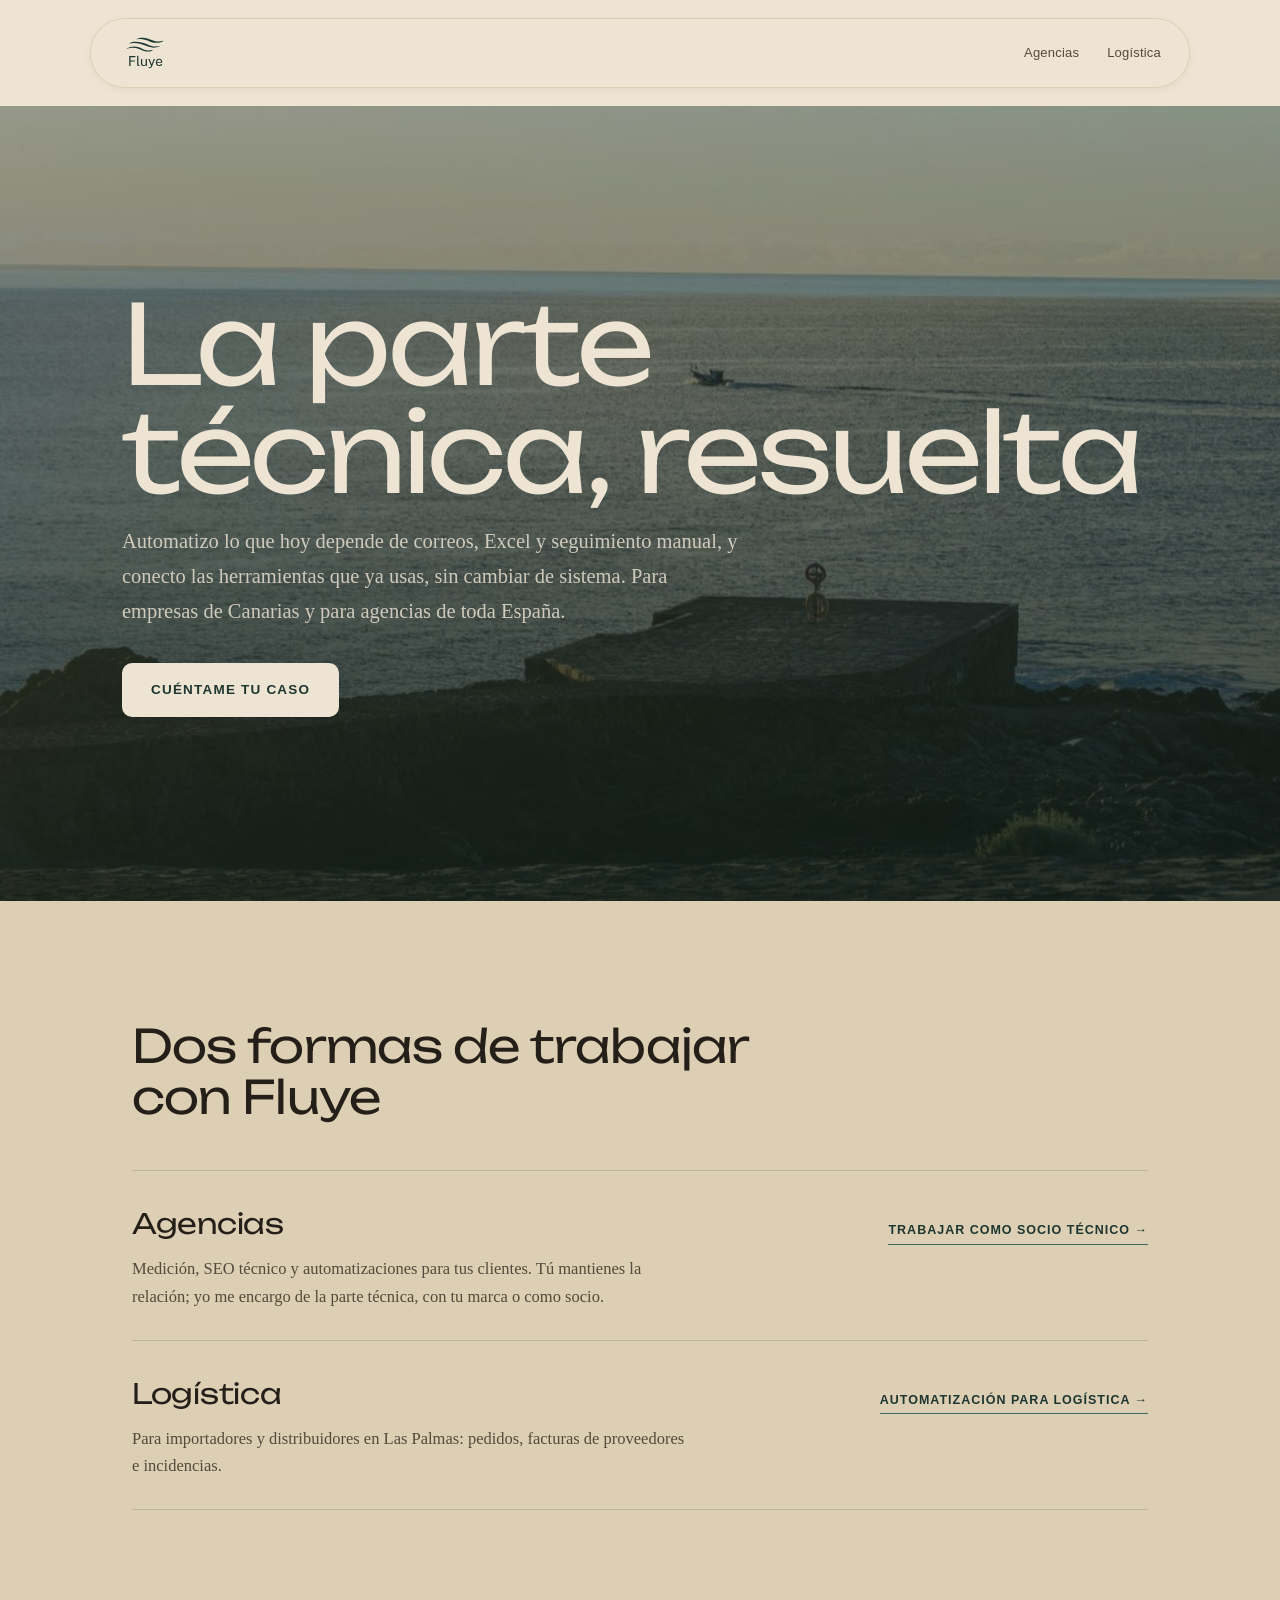
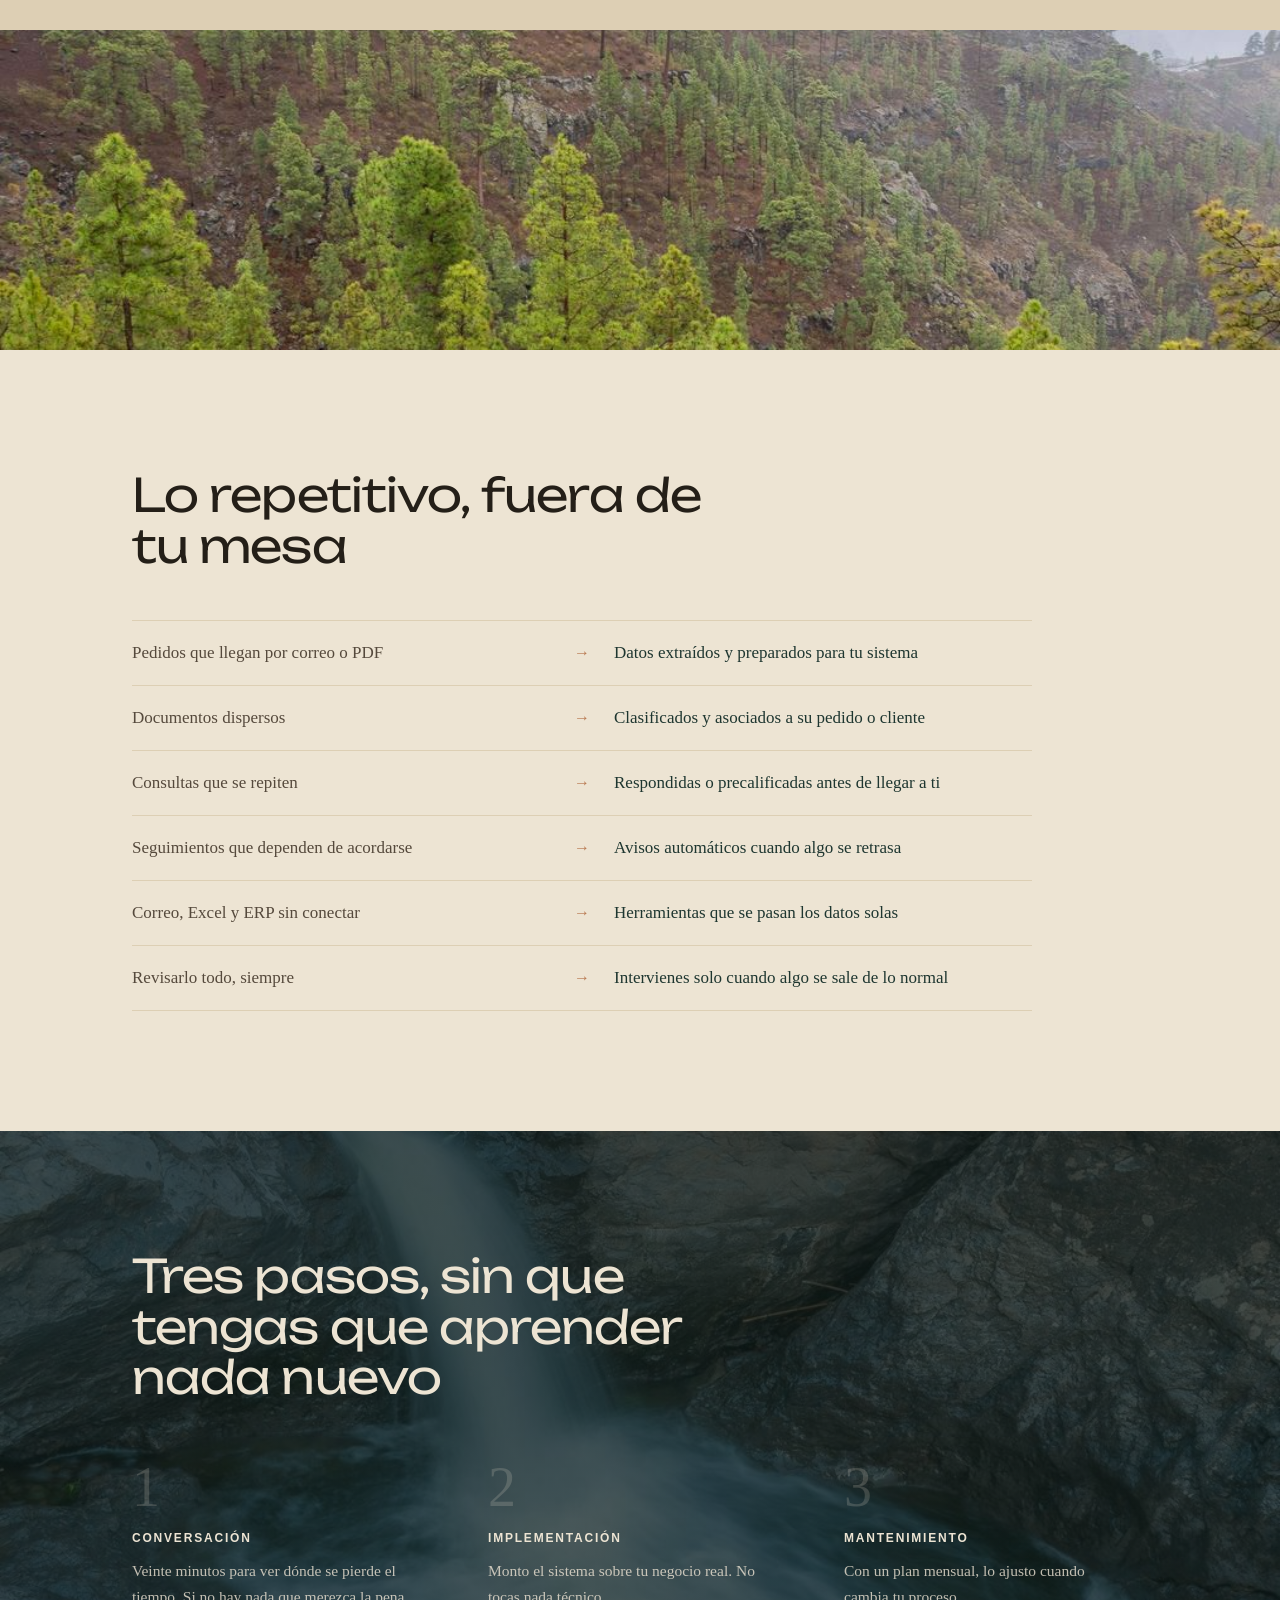
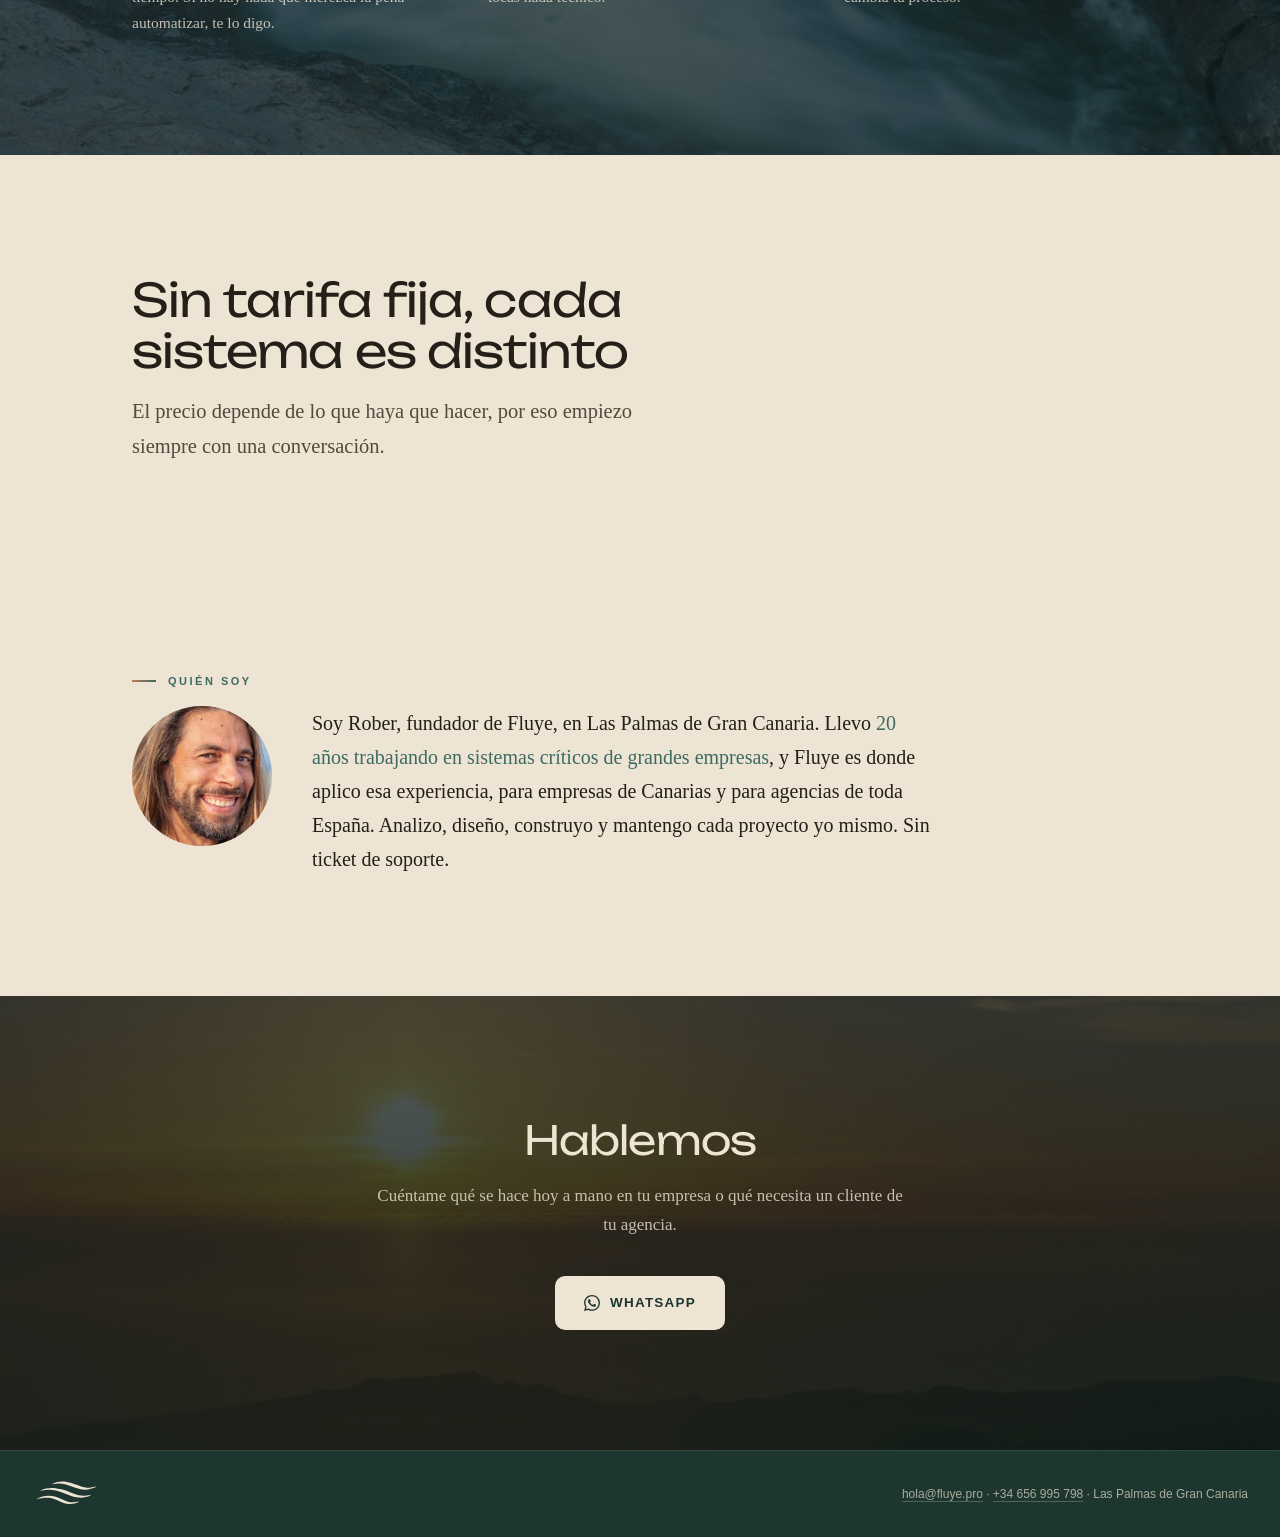
==== commit 14c46a3c: "N2-C: «Dos formas de trabajar con Fluye» sube a segunda sección de la portada Los mensajes del guion" ====
--- a/index.html
+++ b/index.html
@@ -67,8 +67,6 @@
 </head>
 <body>
 
-<noscript><style>.reveal { opacity: 1; transform: none; } h2.titular .palabra, .hero h1 .palabra { opacity: 1; transform: none; }</style></noscript>
-
 <a href="#contenido" class="skip-link">Saltar al contenido</a>
 
 <!-- ── NAV ── -->
@@ -110,6 +108,32 @@
   </div>
 </header>
 
+<!-- ── DOS CAMINOS ── -->
+<section class="seccion seccion-elevada" id="caminos">
+  <div class="wrap reveal">
+    <h2 class="titular">Dos formas de trabajar con Fluye</h2>
+    <div class="caminos">
+      <div class="camino">
+        <div>
+          <h3>Agencias</h3>
+          <p>Medición, SEO técnico y automatizaciones para tus clientes. Tú mantienes la relación; yo me encargo de la parte técnica, con tu marca o como socio.</p>
+        </div>
+        <a class="camino-enlace" href="/agencias/">Trabajar como socio técnico &rarr;</a>
+      </div>
+      <div class="camino">
+        <div>
+          <h3>Logística</h3>
+          <p>Para importadores y distribuidores en Las Palmas: pedidos, facturas de proveedores e incidencias.</p>
+        </div>
+        <a class="camino-enlace" href="/logistica/">Automatización para logística &rarr;</a>
+      </div>
+    </div>
+  </div>
+</section>
+
+<!-- ── FRANJA FOTOGRÁFICA ── -->
+<div class="franja-foto" role="presentation"></div>
+
 <!-- ── QUÉ AUTOMATIZAMOS ── -->
 <section class="seccion seccion-clara" id="que-automatizamos">
   <div class="wrap reveal">
@@ -121,32 +145,6 @@
       <div class="ad-fila"><span class="ad-antes">Seguimientos que dependen de acordarse</span><span class="ad-flecha" aria-hidden="true">&rarr;</span><span class="ad-despues">Avisos automáticos cuando algo se retrasa</span></div>
       <div class="ad-fila"><span class="ad-antes">Correo, Excel y ERP sin conectar</span><span class="ad-flecha" aria-hidden="true">&rarr;</span><span class="ad-despues">Herramientas que se pasan los datos solas</span></div>
       <div class="ad-fila"><span class="ad-antes">Revisarlo todo, siempre</span><span class="ad-flecha" aria-hidden="true">&rarr;</span><span class="ad-despues">Intervienes solo cuando algo se sale de lo normal</span></div>
-    </div>
-  </div>
-</section>
-
-<!-- ── FRANJA FOTOGRÁFICA ── -->
-<div class="franja-foto" role="presentation"></div>
-
-<!-- ── DOS CAMINOS ── -->
-<section class="seccion seccion-elevada" id="caminos">
-  <div class="wrap reveal">
-    <h2 class="titular">Dos formas de trabajar con Fluye</h2>
-    <div class="caminos">
-      <div class="camino">
-        <div>
-          <h3>Agencias</h3>
-          <p>Medición, SEO técnico y automatizaciones para tus clientes. Tú mantienes la relación; yo me encargo de la parte técnica, con tu marca o como socio.</p>
-        </div>
-        <a class="camino-enlace" href="/agencias/">Trabajar como socio técnico &rarr;</a>
-      </div>
-      <div class="camino">
-        <div>
-          <h3>Logística</h3>
-          <p>Para importadores y distribuidores en Las Palmas: pedidos, facturas de proveedores e incidencias.</p>
-        </div>
-        <a class="camino-enlace" href="/logistica/">Automatización para logística &rarr;</a>
-      </div>
     </div>
   </div>
 </section>
--- a/assets/fluye.css
+++ b/assets/fluye.css
@@ -83,12 +83,14 @@
 }
 
 /* ── REVELADO AL SCROLL ── */
-.reveal {
+/* Solo se oculta si assets/fluye.js ha cargado (pone la clase js en <html>):
+   sin JavaScript, o si el fichero falla, el contenido se ve tal cual. */
+.js .reveal {
   opacity: 0;
   transform: translateY(18px);
   transition: opacity 0.5s cubic-bezier(0.22, 1, 0.36, 1), transform 0.5s cubic-bezier(0.22, 1, 0.36, 1);
 }
-.reveal.visible { opacity: 1; transform: translateY(0); }
+.js .reveal.visible { opacity: 1; transform: translateY(0); }
 
 /* ── UTIL ── */
 .eyebrow {
@@ -429,26 +431,26 @@
 }
 .b2b-card p + p { margin-top: 14px; }
 
-/* Foto real: Timanfaya (Lanzarote). Mismo tratamiento que .fondo-cascada —
-   sección corta (solo eyebrow + card), admite fondo a sangre completa sin
-   tener que re-oscurecer media docena de elementos hijo. Decisión 12 ago 2026. */
-.fondo-timanfaya {
-  background: url('volcan_timanfaya.jpg');
+/* Franja del caso de /agencias/: pinar de Inagua (Gran Canaria), con el mismo
+   velo que .fondo-cascada. El hero de esa página ya usa el volcán de Timanfaya:
+   una foto distinta por sección. */
+.fondo-pinar {
+  background: url('pinar_inagua.jpg');
   background-size: cover;
-  background-position: center 60%;
+  background-position: center 55%;
   position: relative;
   overflow: hidden;
 }
-.fondo-timanfaya::before {
+.fondo-pinar::before {
   content: '';
   position: absolute;
   inset: 0;
   background: linear-gradient(180deg, rgba(var(--tinta-rgb), 0.75) 0%, rgba(var(--tinta-rgb), 0.55) 55%, rgba(var(--tinta-rgb), 0.72) 100%);
   pointer-events: none;
 }
-.fondo-timanfaya .wrap { position: relative; z-index: 1; }
-.fondo-timanfaya .b2b-card { border-left-color: var(--sol); }
-.fondo-timanfaya .b2b-card p { color: rgba(var(--crema-rgb), 0.88); }
+.fondo-pinar .wrap { position: relative; z-index: 1; }
+.fondo-pinar .b2b-card { border-left-color: var(--sol); }
+.fondo-pinar .b2b-card p { color: rgba(var(--crema-rgb), 0.88); }
 
 /* ── QUIÉNES SOMOS ── */
 .quienes-grid {
@@ -479,12 +481,9 @@
 }
 
 /* ── RESPIRO VISUAL: FOTO A SANGRE COMPLETA ── */
-/* Foto real de Rober: pinar, Inagua (Gran Canaria). Origen: fluye/marca/img/ (repo clau): inagua_pinar.jpg.
-   Banda a sangre completa sin texto, entre "El problema" y "Para quién" — separada a propósito
-   de la sección "Cómo trabajamos" (que tiene su propia foto de fondo) para que no queden dos
-   fotos pegadas. Decisión 12 ago 2026 tras feedback de Rober ("queda raro justo encima de la
-   otra foto"); mismo recurso que se probó una vez con el_fronton_ola.jpg (aquella vez se retiró
-   por la foto/posición en concreto, no por la técnica). */
+/* Pinar de Inagua (Gran Canaria). Origen: fluye/marca/img/inagua_pinar.jpg (repo clau).
+   Banda sin texto en la portada, entre «Dos formas de trabajar» y «Lo repetitivo».
+   No debe quedar pegada a otra sección con foto de fondo (12 ago 2026). */
 .franja-foto {
   height: clamp(180px, 26vw, 320px);
   background: url('pinar_inagua.jpg');
